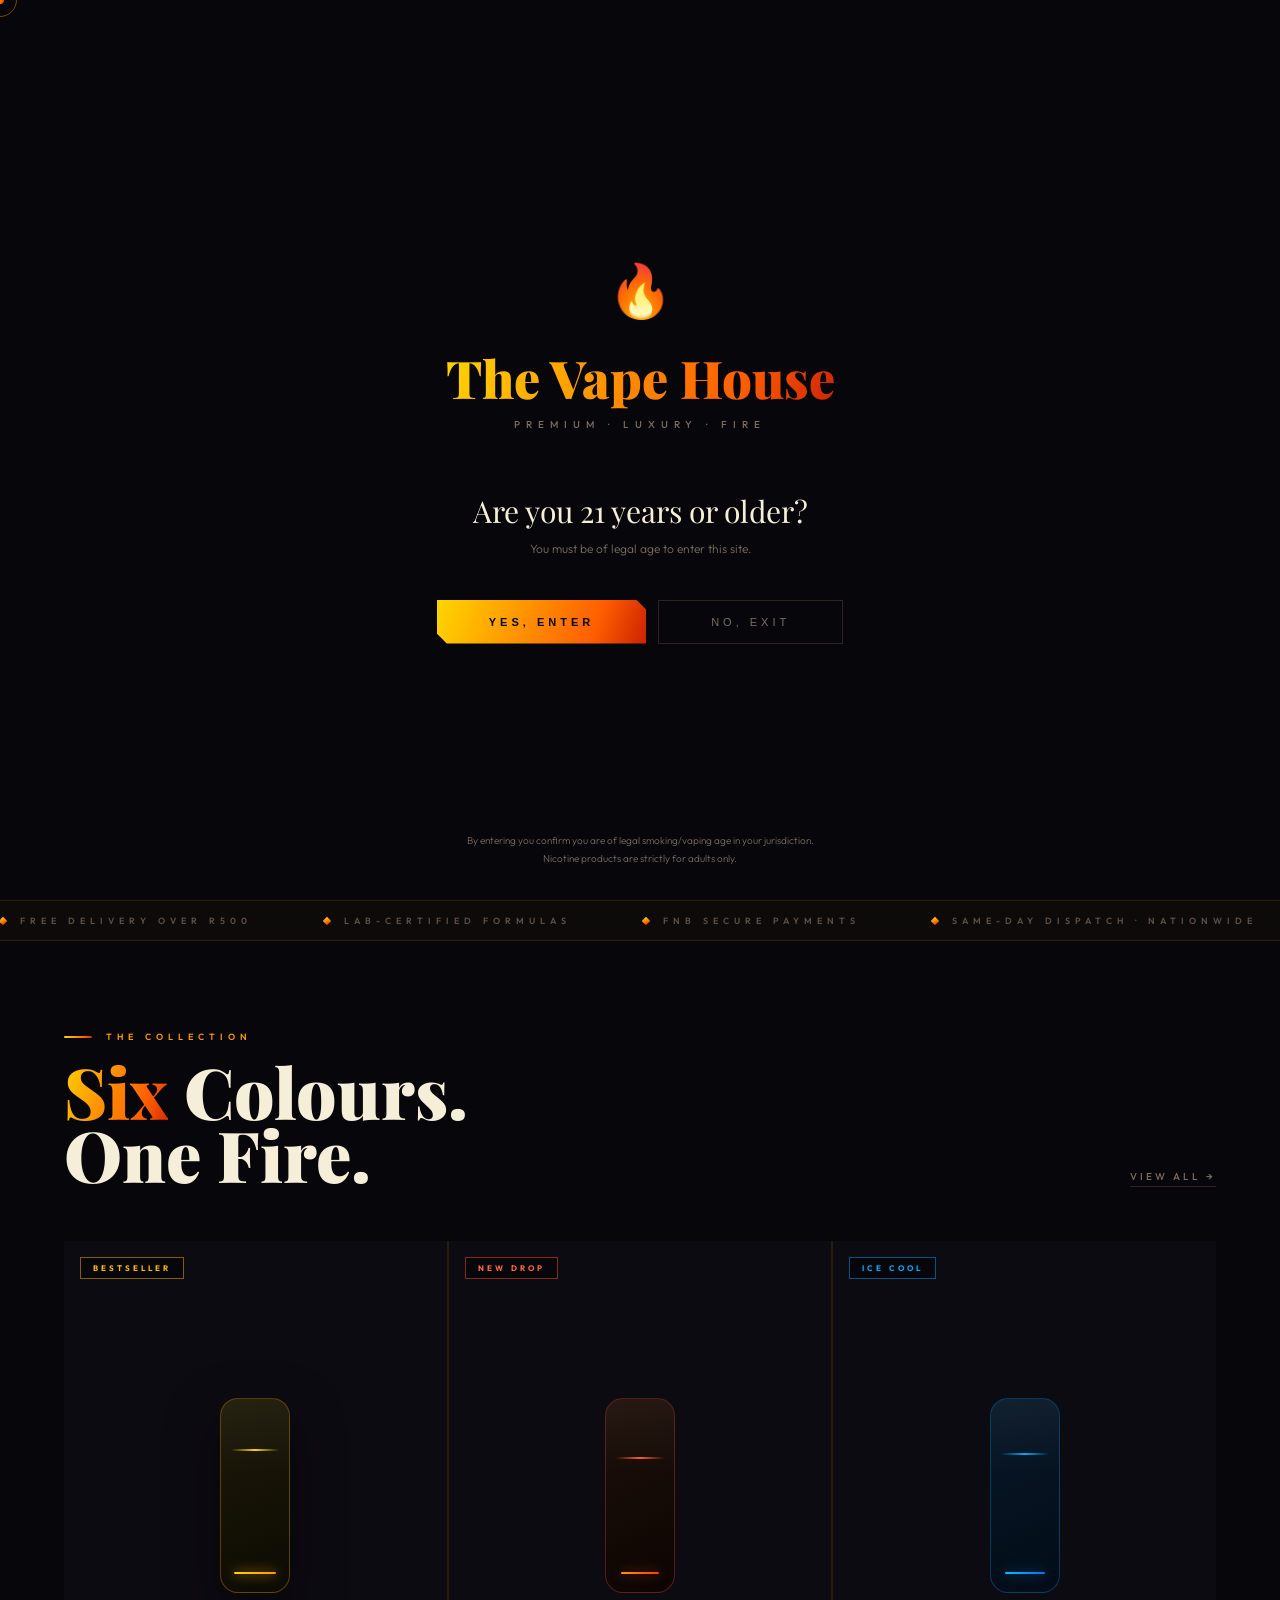
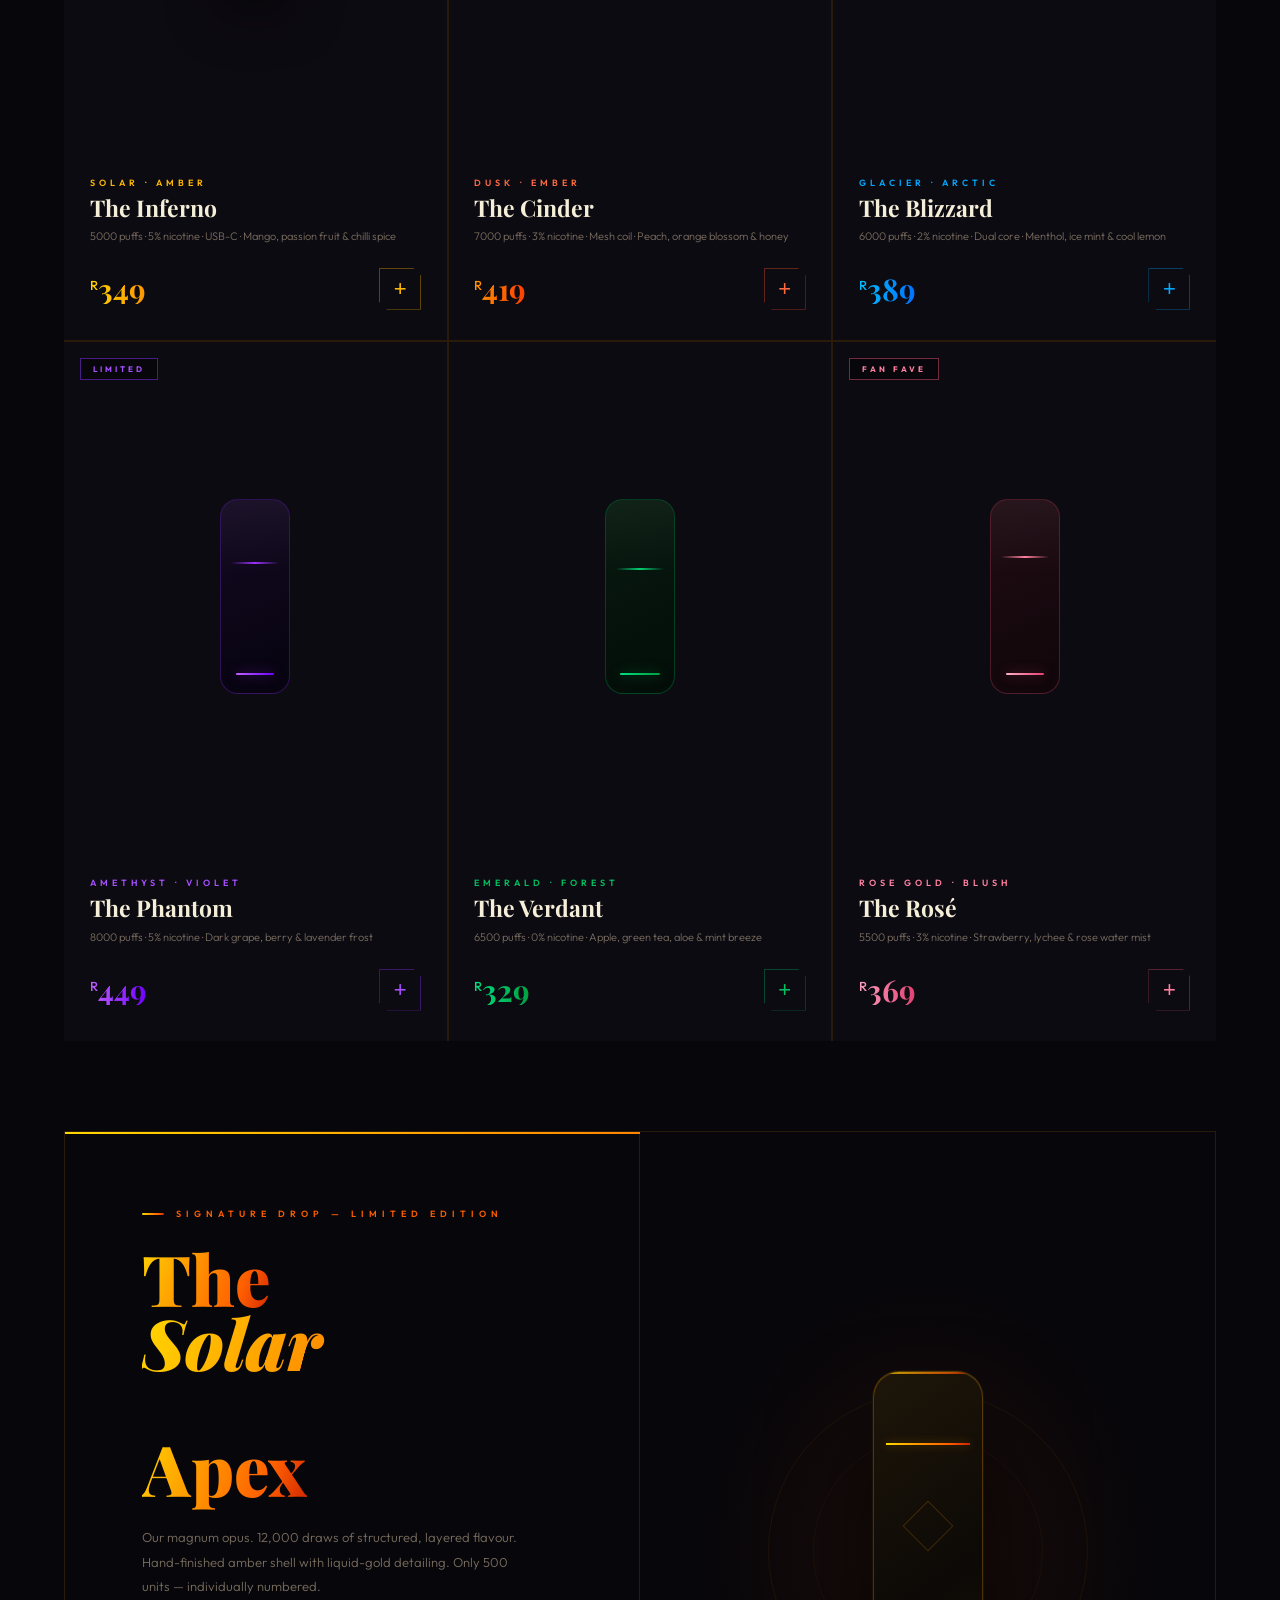
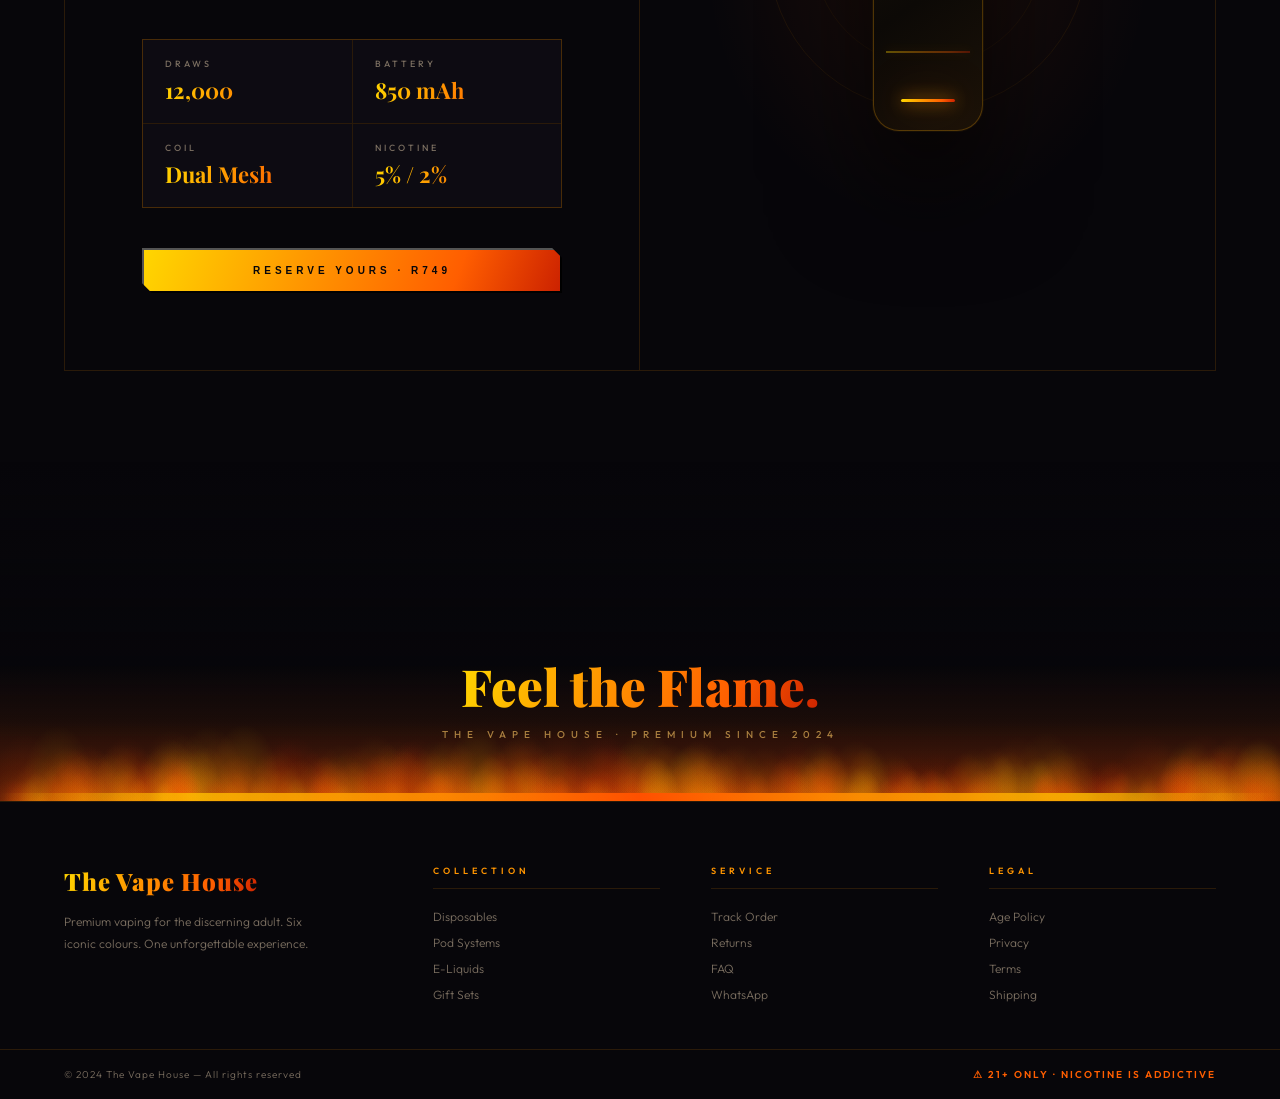
==== index.html @ 9bc56f61 "Update and rename LANDING PAGE.html to index.html" ====
<!doctype html>
<html lang="en">
  <head>
    <meta charset="UTF-8" />
    <meta name="viewport" content="width=device-width, initial-scale=1.0" />
    <title>The Vape House — Premium Vaping</title>

    <!-- Google Fonts -->
    <link
      href="https://fonts.googleapis.com/css2?family=Playfair+Display:ital,wght@0,400;0,700;0,900;1,400;1,700&family=Outfit:wght@300;400;500;600;700&display=swap"
      rel="stylesheet"
    />

    <!-- Stylesheet -->
    <link rel="stylesheet" href="CSS.css" />
  </head>
  <body>
    <!-- =============================================
       AGE GATE
       ============================================= -->
    <div class="age-gate" id="ag">
      <div class="ag-flame">🔥</div>
      <div class="ag-logo"><span class="gt">The Vape House</span></div>
      <div class="ag-sub">Premium · Luxury · Fire</div>
      <div class="ag-q">Are you 21 years or older?</div>
      <div class="ag-note">You must be of legal age to enter this site.</div>
      <div class="ag-btns">
        <button class="ag-yes" onclick="enter()">Yes, Enter</button>
        <button class="ag-no" onclick="location.href = 'https://google.com'">
          No, Exit
        </button>
      </div>
      <div class="ag-disc">
        By entering you confirm you are of legal smoking/vaping age in your
        jurisdiction. Nicotine products are strictly for adults only.
      </div>
    </div>

    <!-- Custom Cursor -->
    <div id="cur">
      <div
        style="
          width: 8px;
          height: 8px;
          background: linear-gradient(110deg, #ffd600, #ff5e00);
          border-radius: 50%;
          transform: translate(-50%, -50%);
        "
      ></div>
    </div>
    <div id="cur2"></div>

    <!-- Toast Notification -->
    <div class="toast" id="toast"></div>

    <!-- =============================================
       NAVIGATION
       ============================================= -->
    <nav id="nav">
      <a href="#" class="nav-logo">
        <span class="the">The </span><span class="gt">Vape House</span>
      </a>

      <ul class="nav-links" id="navlinks">
        <li><a href="#collection">Collection</a></li>
        <li><a href="#signature">Signature</a></li>
        <li><a href="#contact">Contact</a></li>
      </ul>

      <div class="nav-right">
        <a href="#" class="nav-cart" onclick="openCart(event)">
          Cart <span class="n-badge" id="badge">0</span>
        </a>
        <div class="hamburger" id="ham" onclick="toggleMobile()">
          <span></span><span></span><span></span>
        </div>
      </div>
    </nav>

    <!-- Mobile Navigation -->
    <div class="mobile-nav" id="mnav">
      <a href="#collection" onclick="toggleMobile()">Collection</a>
      <a href="#signature" onclick="toggleMobile()">Signature</a>
      <a href="#contact" onclick="toggleMobile()">Contact</a>
    </div>

    <!-- =============================================
       HERO
       ============================================= -->
    <section class="hero">
      <div class="hero-bg-glow"></div>
      <div class="hero-grid-lines"></div>

      <div class="hero-left">
        <div class="h-eyebrow">
          <span class="h-eyebrow-dot"></span>Premium Collection · 2024
        </div>

        <h1 class="hero-title">
          <span class="gt">IGNITE</span>
          <span
            class="italic"
            style="
              -webkit-text-stroke: 1.5px rgba(255, 149, 0, 0.4);
              color: transparent;
            "
            >YOUR</span
          >
          <span class="gt">WORLD</span>
        </h1>

        <div class="hero-divider"></div>

        <p class="hero-desc">
          Born from passion for flavour and form. Every Vape House device is a
          statement — engineered for those who demand nothing less than the
          extraordinary.
        </p>

        <div class="hero-btns">
          <a href="#collection" class="btn-fire"><span>Shop Now</span></a>
          <a href="#signature" class="btn-ghost">Signature Drop</a>
        </div>

        <div class="hero-stats">
          <div class="hs-stat">
            <div class="hs-n">50+</div>
            <div class="hs-l">Flavours</div>
          </div>
          <div class="hs-stat">
            <div class="hs-n">12K</div>
            <div class="hs-l">Customers</div>
          </div>
          <div class="hs-stat">
            <div class="hs-n">4.9★</div>
            <div class="hs-l">Rating</div>
          </div>
        </div>
      </div>

      <div class="hero-right">
        <div class="h-orbit"></div>
        <div class="hero-dev-wrap">
          <div class="hero-dev">
            <div class="hd-smoke">
              <div class="hs hs1"></div>
              <div class="hs hs2"></div>
              <div class="hs hs3"></div>
            </div>
            <div class="hd-tip"></div>
            <div class="hd-body">
              <div class="hd-stripe hd-s1"></div>
              <div class="hd-stripe hd-s2"></div>
              <div class="hd-diamond"></div>
              <div class="hd-led"></div>
            </div>
            <div class="hd-glow"></div>
          </div>
        </div>
      </div>
    </section>

    <!-- =============================================
       MARQUEE TICKER
       ============================================= -->
    <div class="marquee">
      <div class="mq-track">
        <span class="mq-i"
          ><span class="mq-gem"></span>Free delivery over R500</span
        >
        <span class="mq-i"
          ><span class="mq-gem"></span>Lab-certified formulas</span
        >
        <span class="mq-i"
          ><span class="mq-gem"></span>FNB secure payments</span
        >
        <span class="mq-i"
          ><span class="mq-gem"></span>Same-day dispatch · Nationwide</span
        >
        <span class="mq-i"><span class="mq-gem"></span>30-day returns</span>
        <span class="mq-i"
          ><span class="mq-gem"></span>6 exclusive colours</span
        >
        <!-- Duplicated for seamless loop -->
        <span class="mq-i"
          ><span class="mq-gem"></span>Free delivery over R500</span
        >
        <span class="mq-i"
          ><span class="mq-gem"></span>Lab-certified formulas</span
        >
        <span class="mq-i"
          ><span class="mq-gem"></span>FNB secure payments</span
        >
        <span class="mq-i"
          ><span class="mq-gem"></span>Same-day dispatch · Nationwide</span
        >
        <span class="mq-i"><span class="mq-gem"></span>30-day returns</span>
        <span class="mq-i"
          ><span class="mq-gem"></span>6 exclusive colours</span
        >
      </div>
    </div>

    <!-- =============================================
       COLLECTION
       ============================================= -->
    <section class="section" id="collection">
      <div class="s-head rev">
        <div>
          <div class="eyebrow">The Collection</div>
          <h2 class="sec-title">
            <span class="gt">Six</span> Colours.<br />One Fire.
          </h2>
        </div>
        <a href="#" class="view-all">View All →</a>
      </div>

      <div class="pgrid">
        <!-- 1 · Solar Blaze — Yellow/Amber -->
        <div class="pc v1 rev">
          <div class="pc-img">
            <div class="pc-img-bg"></div>
            <div
              class="pc-badge"
              style="border-color: rgba(255, 180, 0, 0.5); color: #ffb800"
            >
              Bestseller
            </div>
            <div class="pdev">
              <div class="pdb">
                <div class="pdb-line"></div>
                <div class="pdb-led"></div>
              </div>
            </div>
          </div>
          <div class="pc-info">
            <div class="pc-col">Solar · Amber</div>
            <div class="pc-name">The Inferno</div>
            <div class="pc-desc">
              5000 puffs · 5% nicotine · USB-C · Mango, passion fruit &amp;
              chilli spice
            </div>
            <div class="pc-foot">
              <div class="pc-price"><sup>R</sup>349</div>
              <button class="atc" onclick="addToCart('The Inferno', 349)">
                +
              </button>
            </div>
          </div>
        </div>

        <!-- 2 · Dusk — Coral/Orange-Red -->
        <div class="pc v2 rev d1">
          <div class="pc-img">
            <div class="pc-img-bg"></div>
            <div
              class="pc-badge"
              style="border-color: rgba(255, 80, 40, 0.5); color: #ff6a40"
            >
              New Drop
            </div>
            <div class="pdev">
              <div class="pdb">
                <div class="pdb-line"></div>
                <div class="pdb-led"></div>
              </div>
            </div>
          </div>
          <div class="pc-info">
            <div class="pc-col">Dusk · Ember</div>
            <div class="pc-name">The Cinder</div>
            <div class="pc-desc">
              7000 puffs · 3% nicotine · Mesh coil · Peach, orange blossom &amp;
              honey
            </div>
            <div class="pc-foot">
              <div class="pc-price"><sup>R</sup>419</div>
              <button class="atc" onclick="addToCart('The Cinder', 419)">
                +
              </button>
            </div>
          </div>
        </div>

        <!-- 3 · Glacier — Blue/Cyan -->
        <div class="pc v3 rev d2">
          <div class="pc-img">
            <div class="pc-img-bg"></div>
            <div
              class="pc-badge"
              style="border-color: rgba(0, 160, 255, 0.5); color: #00aaff"
            >
              Ice Cool
            </div>
            <div class="pdev">
              <div class="pdb">
                <div class="pdb-line"></div>
                <div class="pdb-led"></div>
              </div>
            </div>
          </div>
          <div class="pc-info">
            <div class="pc-col">Glacier · Arctic</div>
            <div class="pc-name">The Blizzard</div>
            <div class="pc-desc">
              6000 puffs · 2% nicotine · Dual core · Menthol, ice mint &amp;
              cool lemon
            </div>
            <div class="pc-foot">
              <div class="pc-price"><sup>R</sup>389</div>
              <button class="atc" onclick="addToCart('The Blizzard', 389)">
                +
              </button>
            </div>
          </div>
        </div>

        <!-- 4 · Amethyst — Purple/Violet -->
        <div class="pc v4 rev">
          <div class="pc-img">
            <div class="pc-img-bg"></div>
            <div
              class="pc-badge"
              style="border-color: rgba(140, 50, 255, 0.5); color: #a84fff"
            >
              Limited
            </div>
            <div class="pdev">
              <div class="pdb">
                <div class="pdb-line"></div>
                <div class="pdb-led"></div>
              </div>
            </div>
          </div>
          <div class="pc-info">
            <div class="pc-col">Amethyst · Violet</div>
            <div class="pc-name">The Phantom</div>
            <div class="pc-desc">
              8000 puffs · 5% nicotine · Dark grape, berry &amp; lavender frost
            </div>
            <div class="pc-foot">
              <div class="pc-price"><sup>R</sup>449</div>
              <button class="atc" onclick="addToCart('The Phantom', 449)">
                +
              </button>
            </div>
          </div>
        </div>

        <!-- 5 · Emerald — Green/Teal -->
        <div class="pc v5 rev d1">
          <div class="pc-img">
            <div class="pc-img-bg"></div>
            <div class="pdev">
              <div class="pdb">
                <div class="pdb-line"></div>
                <div class="pdb-led"></div>
              </div>
            </div>
          </div>
          <div class="pc-info">
            <div class="pc-col">Emerald · Forest</div>
            <div class="pc-name">The Verdant</div>
            <div class="pc-desc">
              6500 puffs · 0% nicotine · Apple, green tea, aloe &amp; mint
              breeze
            </div>
            <div class="pc-foot">
              <div class="pc-price"><sup>R</sup>329</div>
              <button class="atc" onclick="addToCart('The Verdant', 329)">
                +
              </button>
            </div>
          </div>
        </div>

        <!-- 6 · Rose Gold — Pink/Blush -->
        <div class="pc v6 rev d2">
          <div class="pc-img">
            <div class="pc-img-bg"></div>
            <div
              class="pc-badge"
              style="border-color: rgba(220, 80, 110, 0.5); color: #ff80a0"
            >
              Fan Fave
            </div>
            <div class="pdev">
              <div class="pdb">
                <div class="pdb-line"></div>
                <div class="pdb-led"></div>
              </div>
            </div>
          </div>
          <div class="pc-info">
            <div class="pc-col">Rose Gold · Blush</div>
            <div class="pc-name">The Rosé</div>
            <div class="pc-desc">
              5500 puffs · 3% nicotine · Strawberry, lychee &amp; rose water
              mist
            </div>
            <div class="pc-foot">
              <div class="pc-price"><sup>R</sup>369</div>
              <button class="atc" onclick="addToCart('The Rosé', 369)">
                +
              </button>
            </div>
          </div>
        </div>
      </div>
    </section>

    <!-- =============================================
       SIGNATURE / FEATURED DROP
       ============================================= -->
    <div class="feat-wrap" id="signature">
      <div class="feat-card rev">
        <div class="feat-left">
          <div class="feat-tag">Signature Drop — Limited Edition</div>
          <h2 class="feat-title">
            <span class="gt">The</span><br />
            <em class="gt">Solar</em><br />
            <span class="gt">Apex</span>
          </h2>
          <p class="feat-desc">
            Our magnum opus. 12,000 draws of structured, layered flavour.
            Hand-finished amber shell with liquid-gold detailing. Only 500 units
            — individually numbered.
          </p>
          <div class="feat-specs">
            <div class="fsp">
              <div class="fsp-l">Draws</div>
              <div class="fsp-v">12,000</div>
            </div>
            <div class="fsp">
              <div class="fsp-l">Battery</div>
              <div class="fsp-v">850 mAh</div>
            </div>
            <div class="fsp">
              <div class="fsp-l">Coil</div>
              <div class="fsp-v">Dual Mesh</div>
            </div>
            <div class="fsp">
              <div class="fsp-l">Nicotine</div>
              <div class="fsp-v">5% / 2%</div>
            </div>
          </div>
          <button
            class="btn-fire"
            onclick="addToCart('Solar Apex – Limited', 749)"
          >
            <span>Reserve Yours · R749</span>
          </button>
        </div>

        <div class="feat-right">
          <div class="feat-glow"></div>
          <div class="feat-ring"></div>
          <div class="feat-dev-wrap">
            <div class="feat-dev">
              <div class="fd">
                <div class="fd-b1"></div>
                <div class="fd-b2"></div>
                <div class="fd-mark"></div>
                <div class="fd-led"></div>
              </div>
            </div>
          </div>
        </div>
      </div>
    </div>

    <!-- =============================================
       ANIMATED FIRE SECTION
       ============================================= -->
    <div class="fire-section">
      <canvas class="fire-canvas" id="fireCanvas"></canvas>
      <div class="fire-content">
        <div class="fire-tagline">Feel the Flame.</div>
        <div class="fire-sub">The Vape House · Premium Since 2024</div>
      </div>
    </div>

    <!-- =============================================
       FOOTER
       ============================================= -->
    <footer id="contact">
      <div>
        <span class="ft-logo"><span class="gt">The Vape House</span></span>
        <p class="ft-p">
          Premium vaping for the discerning adult. Six iconic colours. One
          unforgettable experience.
        </p>
      </div>
      <div class="ft-col">
        <h5>Collection</h5>
        <a href="#">Disposables</a>
        <a href="#">Pod Systems</a>
        <a href="#">E-Liquids</a>
        <a href="#">Gift Sets</a>
      </div>
      <div class="ft-col">
        <h5>Service</h5>
        <a href="#">Track Order</a>
        <a href="#">Returns</a>
        <a href="#">FAQ</a>
        <a href="#">WhatsApp</a>
      </div>
      <div class="ft-col">
        <h5>Legal</h5>
        <a href="#">Age Policy</a>
        <a href="#">Privacy</a>
        <a href="#">Terms</a>
        <a href="#">Shipping</a>
      </div>
    </footer>

    <div class="ft-bot">
      <span class="ft-copy">© 2024 The Vape House — All rights reserved</span>
      <span class="ft-warn">⚠ 21+ Only · Nicotine is addictive</span>
    </div>

    <!-- =============================================
       CHECKOUT MODAL
       ============================================= -->
    <div class="overlay" id="ov">
      <div class="modal">
        <div class="modal-fire-line"></div>

        <div class="modal-head">
          <div class="modal-ttl">Your Cart</div>
          <button class="modal-x" onclick="closeCart()">✕</button>
        </div>

        <div class="modal-body">
          <div id="cItems"></div>

          <div class="ct-row">
            <div class="ct-lbl">Total</div>
            <div class="ct-amt" id="cTotal">R0</div>
          </div>

          <!-- Payment Form -->
          <div class="pf">
            <div class="pf-ttl">Secure Card Payment</div>
            <div class="fnb-badge">🔒 FNB · SSL Encrypted · ZAR</div>

            <div class="ct-types">
              <button class="ctt on" onclick="selectCardType(this)">
                VISA
              </button>
              <button class="ctt" onclick="selectCardType(this)">
                MASTERCARD
              </button>
              <button class="ctt" onclick="selectCardType(this)">AMEX</button>
            </div>

            <div class="frow">
              <div class="ff full">
                <label class="fl">Cardholder Name</label>
                <input
                  class="fi"
                  id="fn"
                  type="text"
                  placeholder="As it appears on card"
                  autocomplete="cc-name"
                />
              </div>
            </div>
            <div class="frow">
              <div class="ff full">
                <label class="fl">Card Number</label>
                <input
                  class="fi"
                  id="cn"
                  type="text"
                  placeholder="•••• •••• •••• ••••"
                  maxlength="19"
                  autocomplete="cc-number"
                />
              </div>
            </div>
            <div class="frow">
              <div class="ff">
                <label class="fl">Expiry</label>
                <input
                  class="fi"
                  id="ex"
                  type="text"
                  placeholder="MM / YY"
                  maxlength="7"
                  autocomplete="cc-exp"
                />
              </div>
              <div class="ff">
                <label class="fl">CVV</label>
                <input
                  class="fi"
                  id="cv"
                  type="text"
                  placeholder="•••"
                  maxlength="4"
                  autocomplete="cc-csc"
                />
              </div>
            </div>
            <div class="frow">
              <div class="ff full">
                <label class="fl">Email for Receipt</label>
                <input
                  class="fi"
                  id="em"
                  type="email"
                  placeholder="your@email.com"
                  autocomplete="email"
                />
              </div>
            </div>

            <button class="pay-main" onclick="pay()">
              <span id="pb">Complete Purchase</span>
            </button>
            <div class="pay-sec-note">
              Card details are encrypted and processed securely via FNB.<br />
              We never store your card information.
            </div>
          </div>
        </div>
      </div>
    </div>

    <!-- JavaScript (loaded last for performance) -->
    <script src="main.js"></script>
  </body>
</html>
---- CSS.css ----
/* =============================================
   THE VAPE HOUSE — style.css
   ============================================= */

:root {
  --bg: #07060a;
  --bg2: #0d0b12;
  --bg3: #131020;
  --y: #ffd600;
  --a: #ff9500;
  --o: #ff5e00;
  --d: #cc2200;
  --grad: linear-gradient(
    110deg,
    #ffd600 0%,
    #ff9500 40%,
    #ff5e00 75%,
    #cc2200 100%
  );
  --grad-r: linear-gradient(
    110deg,
    #cc2200 0%,
    #ff5e00 40%,
    #ff9500 75%,
    #ffd600 100%
  );
  --grad-v: linear-gradient(
    180deg,
    #ffd600 0%,
    #ff9500 40%,
    #ff5e00 75%,
    #cc2200 100%
  );
  --text: #f5eed8;
  --muted: #7a6e60;
  --border: rgba(255, 149, 0, 0.14);
  --border2: rgba(255, 149, 0, 0.3);
}

*,
*::before,
*::after {
  box-sizing: border-box;
  margin: 0;
  padding: 0;
}

html {
  scroll-behavior: smooth;
}

body {
  background: var(--bg);
  color: var(--text);
  font-family: "Outfit", sans-serif;
  overflow-x: hidden;
  cursor: none;
}

/* ── NOISE OVERLAY ── */
body::after {
  content: "";
  position: fixed;
  inset: 0;
  background-image: url("data:image/svg+xml,%3Csvg xmlns='http://www.w3.org/2000/svg' width='200' height='200'%3E%3Cfilter id='n'%3E%3CfeTurbulence type='fractalNoise' baseFrequency='0.8' numOctaves='4' stitchTiles='stitch'/%3E%3C/filter%3E%3Crect width='200' height='200' filter='url(%23n)' opacity='0.03'/%3E%3C/svg%3E");
  pointer-events: none;
  z-index: 997;
  opacity: 0.55;
}

/* ── CUSTOM CURSOR ── */
#cur,
#cur2 {
  position: fixed;
  pointer-events: none;
  z-index: 9999;
  transform: translate(-50%, -50%);
  border-radius: 50%;
}
#cur {
  width: 8px;
  height: 8px;
  background: var(--grad);
  transition: transform 0.12s;
}
#cur2 {
  width: 34px;
  height: 34px;
  border: 1.5px solid rgba(255, 149, 0, 0.45);
  transition:
    width 0.3s,
    height 0.3s,
    border-color 0.3s;
}

/* ── GRADIENT TEXT UTILITY ── */
.gt {
  background: var(--grad);
  -webkit-background-clip: text;
  -webkit-text-fill-color: transparent;
  background-clip: text;
}

/* =============================================
   AGE GATE
   ============================================= */
.age-gate {
  position: fixed;
  inset: 0;
  z-index: 5000;
  background: var(--bg);
  display: flex;
  flex-direction: column;
  align-items: center;
  justify-content: center;
  text-align: center;
  padding: 24px;
  transition: opacity 0.7s;
}
.age-gate.out {
  opacity: 0;
  pointer-events: none;
}

.ag-flame {
  font-size: 52px;
  margin-bottom: 20px;
  animation: flicker 1.8s ease-in-out infinite;
}
@keyframes flicker {
  0%,
  100% {
    transform: scale(1) rotate(-1deg);
  }
  50% {
    transform: scale(1.08) rotate(1deg);
  }
}
.ag-logo {
  font-family: "Playfair Display", serif;
  font-size: clamp(30px, 7vw, 52px);
  font-weight: 900;
  margin-bottom: 6px;
}
.ag-sub {
  font-size: 10px;
  font-weight: 500;
  letter-spacing: 6px;
  text-transform: uppercase;
  color: var(--muted);
  margin-bottom: 60px;
}
.ag-q {
  font-family: "Playfair Display", serif;
  font-size: clamp(20px, 4vw, 30px);
  font-weight: 400;
  margin-bottom: 10px;
}
.ag-note {
  font-size: 12px;
  font-weight: 300;
  color: var(--muted);
  margin-bottom: 44px;
}

.ag-btns {
  display: flex;
  gap: 12px;
  flex-wrap: wrap;
  justify-content: center;
}
.ag-yes {
  padding: 15px 52px;
  background: var(--grad);
  color: var(--bg);
  font-size: 11px;
  font-weight: 700;
  letter-spacing: 4px;
  text-transform: uppercase;
  border: none;
  cursor: pointer;
  clip-path: polygon(
    0 0,
    calc(100% - 10px) 0,
    100% 10px,
    100% 100%,
    10px 100%,
    0 calc(100% - 10px)
  );
  transition: all 0.3s;
}
.ag-yes:hover {
  box-shadow: 0 8px 40px rgba(255, 94, 0, 0.45);
  transform: translateY(-2px);
}
.ag-no {
  padding: 15px 52px;
  background: transparent;
  color: var(--muted);
  font-size: 11px;
  font-weight: 500;
  letter-spacing: 4px;
  text-transform: uppercase;
  border: 1px solid rgba(122, 110, 96, 0.3);
  cursor: pointer;
  transition: all 0.3s;
}
.ag-no:hover {
  color: var(--text);
  border-color: rgba(122, 110, 96, 0.6);
}
.ag-disc {
  position: absolute;
  bottom: 32px;
  font-size: 10px;
  font-weight: 300;
  color: var(--muted);
  max-width: 400px;
  line-height: 1.8;
  padding: 0 20px;
}

/* =============================================
   NAVIGATION
   ============================================= */
nav {
  position: fixed;
  top: 0;
  left: 0;
  right: 0;
  z-index: 500;
  padding: 24px clamp(20px, 5vw, 72px);
  display: flex;
  justify-content: space-between;
  align-items: center;
  transition: all 0.5s;
}
nav.sc {
  background: rgba(7, 6, 10, 0.94);
  backdrop-filter: blur(20px);
  padding: 16px clamp(20px, 5vw, 72px);
  border-bottom: 1px solid var(--border);
}
.nav-logo {
  font-family: "Playfair Display", serif;
  font-size: clamp(16px, 2.5vw, 22px);
  font-weight: 900;
  text-decoration: none;
  letter-spacing: 1px;
}
.nav-logo .the {
  font-weight: 400;
  font-style: italic;
  color: var(--text);
}

.nav-links {
  display: flex;
  gap: clamp(20px, 3vw, 44px);
  list-style: none;
}
.nav-links a {
  font-size: 10px;
  font-weight: 500;
  letter-spacing: 4px;
  text-transform: uppercase;
  color: var(--muted);
  text-decoration: none;
  transition: color 0.3s;
}
.nav-links a:hover {
  color: var(--a);
}

.nav-right {
  display: flex;
  align-items: center;
  gap: 16px;
}
.nav-cart {
  font-size: 10px;
  font-weight: 600;
  letter-spacing: 3px;
  text-transform: uppercase;
  background: transparent;
  border: 1px solid var(--border2);
  color: var(--a);
  padding: 10px clamp(14px, 2vw, 24px);
  cursor: none;
  text-decoration: none;
  transition: all 0.3s;
  position: relative;
}
.nav-cart:hover {
  background: var(--grad);
  color: var(--bg);
  border-color: transparent;
  box-shadow: 0 4px 24px rgba(255, 94, 0, 0.35);
}
.n-badge {
  position: absolute;
  top: -9px;
  right: -9px;
  width: 20px;
  height: 20px;
  background: var(--grad);
  color: var(--bg);
  border-radius: 50%;
  font-size: 10px;
  font-weight: 700;
  display: flex;
  align-items: center;
  justify-content: center;
}
.hamburger {
  display: none;
  flex-direction: column;
  gap: 5px;
  cursor: none;
  padding: 4px;
}
.hamburger span {
  width: 24px;
  height: 2px;
  background: var(--a);
  transition: all 0.3s;
}

.mobile-nav {
  display: none;
  position: fixed;
  inset: 0;
  background: rgba(7, 6, 10, 0.97);
  z-index: 499;
  flex-direction: column;
  align-items: center;
  justify-content: center;
  gap: 36px;
  opacity: 0;
  pointer-events: none;
  transition: opacity 0.4s;
}
.mobile-nav.open {
  opacity: 1;
  pointer-events: all;
}
.mobile-nav a {
  font-family: "Playfair Display", serif;
  font-size: clamp(28px, 6vw, 44px);
  font-weight: 700;
  color: var(--text);
  text-decoration: none;
  letter-spacing: 2px;
  transition: color 0.3s;
}
.mobile-nav a:hover {
  color: var(--a);
}

/* =============================================
   HERO
   ============================================= */
.hero {
  min-height: 100vh;
  display: grid;
  grid-template-columns: 1fr 1fr;
  position: relative;
  overflow: hidden;
}
@media (max-width: 768px) {
  .hero {
    grid-template-columns: 1fr;
    min-height: auto;
  }
}

.hero-bg-glow {
  position: absolute;
  inset: 0;
  background:
    radial-gradient(
      ellipse 55% 60% at 72% 45%,
      rgba(255, 94, 0, 0.1) 0%,
      transparent 55%
    ),
    radial-gradient(
      ellipse 35% 40% at 22% 55%,
      rgba(255, 214, 0, 0.06) 0%,
      transparent 50%
    );
  pointer-events: none;
}
.hero-grid-lines {
  position: absolute;
  inset: 0;
  background-image:
    linear-gradient(rgba(255, 149, 0, 0.04) 1px, transparent 1px),
    linear-gradient(90deg, rgba(255, 149, 0, 0.04) 1px, transparent 1px);
  background-size: 70px 70px;
  mask-image: radial-gradient(ellipse at 70% 50%, black 15%, transparent 65%);
  pointer-events: none;
}
.hero-left {
  position: relative;
  z-index: 2;
  display: flex;
  flex-direction: column;
  justify-content: center;
  padding: clamp(110px, 12vh, 180px) clamp(24px, 5vw, 72px)
    clamp(80px, 8vh, 120px);
}
.h-eyebrow {
  font-size: 9px;
  font-weight: 600;
  letter-spacing: 6px;
  text-transform: uppercase;
  color: var(--a);
  display: flex;
  align-items: center;
  gap: 12px;
  margin-bottom: 28px;
  opacity: 0;
  animation: fU 0.8s 0.3s ease forwards;
}
.h-eyebrow-dot {
  width: 5px;
  height: 5px;
  background: var(--grad);
  border-radius: 50%;
}

.hero-title {
  font-family: "Playfair Display", serif;
  font-size: clamp(52px, 9vw, 120px);
  font-weight: 900;
  line-height: 0.88;
  margin-bottom: 10px;
  opacity: 0;
  animation: fU 0.9s 0.5s ease forwards;
}
.hero-title .italic {
  font-style: italic;
  display: block;
}
.hero-divider {
  width: 72px;
  height: 3px;
  background: var(--grad);
  margin: 28px 0;
  border-radius: 2px;
  opacity: 0;
  animation: fU 0.7s 0.7s ease forwards;
}
.hero-desc {
  font-size: clamp(13px, 1.5vw, 15px);
  font-weight: 300;
  color: var(--muted);
  line-height: 1.9;
  max-width: 400px;
  margin-bottom: 44px;
  opacity: 0;
  animation: fU 0.8s 0.85s ease forwards;
}
.hero-btns {
  display: flex;
  gap: 12px;
  flex-wrap: wrap;
  opacity: 0;
  animation: fU 0.8s 1s ease forwards;
}

/* ── BUTTONS ── */
.btn-fire {
  padding: 15px clamp(28px, 3vw, 44px);
  background: var(--grad);
  color: var(--bg);
  font-size: 10px;
  font-weight: 700;
  letter-spacing: 4px;
  text-transform: uppercase;
  text-decoration: none;
  cursor: none;
  transition: all 0.35s;
  white-space: nowrap;
  clip-path: polygon(
    0 0,
    calc(100% - 10px) 0,
    100% 10px,
    100% 100%,
    10px 100%,
    0 calc(100% - 10px)
  );
  position: relative;
  overflow: hidden;
}
.btn-fire::after {
  content: "";
  position: absolute;
  inset: 0;
  background: var(--grad-r);
  opacity: 0;
  transition: opacity 0.35s;
}
.btn-fire:hover::after {
  opacity: 1;
}
.btn-fire:hover {
  box-shadow: 0 8px 40px rgba(255, 94, 0, 0.45);
  transform: translateY(-2px);
}
.btn-fire span {
  position: relative;
  z-index: 1;
}

.btn-ghost {
  padding: 15px clamp(28px, 3vw, 44px);
  color: var(--muted);
  font-size: 10px;
  font-weight: 500;
  letter-spacing: 4px;
  text-transform: uppercase;
  text-decoration: none;
  cursor: none;
  border: 1px solid rgba(122, 110, 96, 0.25);
  transition: all 0.3s;
  white-space: nowrap;
}
.btn-ghost:hover {
  color: var(--a);
  border-color: var(--border2);
}

/* ── HERO DEVICE (RIGHT) ── */
.hero-right {
  position: relative;
  z-index: 2;
  display: flex;
  align-items: center;
  justify-content: center;
  overflow: hidden;
  min-height: clamp(320px, 50vh, 600px);
}
.h-orbit {
  position: absolute;
  border-radius: 50%;
  top: 50%;
  left: 50%;
  width: min(380px, 80vw);
  height: min(380px, 80vw);
  border: 1px solid rgba(255, 149, 0, 0.07);
  transform: translate(-50%, -50%);
  animation: spin 28s linear infinite;
}
.h-orbit::before {
  content: "";
  position: absolute;
  inset: 50px;
  border: 1px solid rgba(255, 149, 0, 0.05);
  border-radius: 50%;
}
.h-orbit::after {
  content: "";
  position: absolute;
  inset: 100px;
  border: 1px solid rgba(255, 149, 0, 0.04);
  border-radius: 50%;
}
@keyframes spin {
  to {
    transform: translate(-50%, -50%) rotate(360deg);
  }
}

.hero-dev-wrap {
  position: relative;
  z-index: 3;
  opacity: 0;
  animation: fIn 1.2s 0.7s ease forwards;
}
.hero-dev {
  width: clamp(76px, 8vw, 100px);
  height: clamp(240px, 28vw, 310px);
  animation: floatDev 5s ease-in-out infinite;
  position: relative;
}
@keyframes floatDev {
  0%,
  100% {
    transform: translateY(0) rotate(-1.5deg);
  }
  50% {
    transform: translateY(-18px) rotate(1.5deg);
  }
}

.hd-tip {
  position: absolute;
  top: -16px;
  left: 50%;
  transform: translateX(-50%);
  width: 58%;
  height: 20px;
  background: linear-gradient(180deg, #1e1808, #18140a);
  border: 1px solid rgba(255, 149, 0, 0.2);
  border-bottom: none;
  border-radius: 10px 10px 0 0;
}
.hd-body {
  width: 100%;
  height: 100%;
  background: linear-gradient(145deg, #1e1408 0%, #0d0903 55%, #1a1108 100%);
  border-radius: 22px;
  border: 1px solid rgba(255, 149, 0, 0.24);
  box-shadow:
    0 0 0 1px rgba(255, 149, 0, 0.05),
    0 40px 80px rgba(0, 0, 0, 0.65),
    inset 0 1px 0 rgba(255, 214, 0, 0.12);
  position: relative;
  overflow: hidden;
}
.hd-body::before {
  content: "";
  position: absolute;
  top: 0;
  left: 0;
  right: 0;
  height: 40%;
  background: linear-gradient(180deg, rgba(255, 214, 0, 0.03), transparent);
}
.hd-stripe {
  position: absolute;
  left: 12px;
  right: 12px;
  height: 2px;
  background: var(--grad);
  box-shadow: 0 0 10px rgba(255, 149, 0, 0.5);
}
.hd-s1 {
  top: 22%;
}
.hd-s2 {
  top: 74%;
  opacity: 0.35;
}
.hd-diamond {
  position: absolute;
  top: 37%;
  left: 50%;
  transform: translateX(-50%) rotate(45deg);
  width: 34px;
  height: 34px;
  border: 1px solid rgba(255, 149, 0, 0.2);
}
.hd-led {
  position: absolute;
  bottom: 22px;
  left: 50%;
  transform: translateX(-50%);
  width: 48px;
  height: 3px;
  background: var(--grad);
  border-radius: 2px;
  box-shadow:
    0 0 14px var(--a),
    0 0 30px rgba(255, 94, 0, 0.4);
  animation: lglow 2.5s ease-in-out infinite;
}
@keyframes lglow {
  0%,
  100% {
    opacity: 0.6;
  }
  50% {
    opacity: 1;
    box-shadow:
      0 0 22px var(--a),
      0 0 50px rgba(255, 94, 0, 0.5);
  }
}

.hd-smoke {
  position: absolute;
  top: -28px;
  left: 50%;
}
.hs {
  position: absolute;
  border-radius: 50%;
  background: rgba(245, 225, 180, 0.06);
  animation: smkUp 3.5s ease-out infinite;
}
.hs1 {
  width: 8px;
  height: 8px;
  left: -4px;
}
.hs2 {
  width: 6px;
  height: 6px;
  left: 5px;
  animation-delay: 1.1s;
}
.hs3 {
  width: 10px;
  height: 10px;
  left: -9px;
  animation-delay: 2.2s;
}
@keyframes smkUp {
  0% {
    opacity: 0.5;
    transform: translateY(0) scale(1);
  }
  100% {
    opacity: 0;
    transform: translateY(-90px) scale(5);
  }
}

.hd-glow {
  position: absolute;
  bottom: 14%;
  left: 50%;
  transform: translateX(-50%);
  width: 130px;
  height: 28px;
  background: radial-gradient(
    ellipse,
    rgba(255, 94, 0, 0.28) 0%,
    transparent 70%
  );
  filter: blur(10px);
  animation: gpool 4s ease-in-out infinite;
}
@keyframes gpool {
  0%,
  100% {
    opacity: 0.6;
    transform: translateX(-50%) scaleX(0.8);
  }
  50% {
    opacity: 1;
    transform: translateX(-50%) scaleX(1.3);
  }
}

/* ── HERO STATS ── */
.hero-stats {
  position: absolute;
  bottom: 0;
  left: 0;
  right: 50%;
  border-top: 1px solid var(--border);
  display: grid;
  grid-template-columns: repeat(3, 1fr);
  opacity: 0;
  animation: fU 0.8s 1.2s ease forwards;
  z-index: 3;
}
@media (max-width: 768px) {
  .hero-stats {
    position: relative;
    right: auto;
  }
}
.hs-stat {
  padding: clamp(16px, 2.5vh, 26px) clamp(16px, 2vw, 30px);
  border-right: 1px solid var(--border);
}
.hs-stat:last-child {
  border-right: none;
}
.hs-n {
  font-family: "Playfair Display", serif;
  font-size: clamp(26px, 3vw, 36px);
  background: var(--grad);
  -webkit-background-clip: text;
  -webkit-text-fill-color: transparent;
  background-clip: text;
  line-height: 1;
  margin-bottom: 4px;
}
.hs-l {
  font-size: 9px;
  font-weight: 500;
  letter-spacing: 3px;
  text-transform: uppercase;
  color: var(--muted);
}

/* =============================================
   MARQUEE TICKER
   ============================================= */
.marquee {
  overflow: hidden;
  border-top: 1px solid var(--border);
  border-bottom: 1px solid var(--border);
  padding: 14px 0;
  background: rgba(255, 149, 0, 0.025);
}
.mq-track {
  display: flex;
  gap: 72px;
  width: max-content;
  animation: mq 22s linear infinite;
}
@keyframes mq {
  0% {
    transform: translateX(0);
  }
  100% {
    transform: translateX(-50%);
  }
}
.mq-i {
  display: flex;
  align-items: center;
  gap: 14px;
  font-size: 9px;
  font-weight: 600;
  letter-spacing: 5px;
  text-transform: uppercase;
  color: rgba(122, 110, 96, 0.7);
  white-space: nowrap;
}
.mq-gem {
  width: 6px;
  height: 6px;
  background: var(--grad);
  transform: rotate(45deg);
  flex-shrink: 0;
}

/* =============================================
   SECTIONS / PRODUCTS
   ============================================= */
.section {
  padding: clamp(60px, 10vh, 140px) clamp(20px, 5vw, 72px);
}
.s-head {
  display: flex;
  justify-content: space-between;
  align-items: flex-end;
  flex-wrap: wrap;
  gap: 20px;
  margin-bottom: clamp(40px, 6vh, 72px);
}

.eyebrow {
  font-size: 9px;
  font-weight: 600;
  letter-spacing: 5px;
  text-transform: uppercase;
  color: var(--a);
  display: flex;
  align-items: center;
  gap: 14px;
  margin-bottom: 18px;
}
.eyebrow::before {
  content: "";
  width: 28px;
  height: 2px;
  background: var(--grad);
  border-radius: 1px;
}

.sec-title {
  font-family: "Playfair Display", serif;
  font-size: clamp(38px, 5.5vw, 76px);
  font-weight: 900;
  line-height: 0.9;
}
.view-all {
  font-size: 10px;
  font-weight: 500;
  letter-spacing: 3px;
  text-transform: uppercase;
  color: var(--muted);
  text-decoration: none;
  border-bottom: 1px solid rgba(122, 110, 96, 0.3);
  padding-bottom: 3px;
  transition:
    color 0.3s,
    border-color 0.3s;
  white-space: nowrap;
}
.view-all:hover {
  color: var(--a);
  border-color: var(--a);
}

/* ── PRODUCT GRID ── */
.pgrid {
  display: grid;
  grid-template-columns: repeat(3, 1fr);
  gap: 2px;
  background: var(--border);
}
@media (max-width: 900px) {
  .pgrid {
    grid-template-columns: repeat(2, 1fr);
  }
}
@media (max-width: 520px) {
  .pgrid {
    grid-template-columns: 1fr;
  }
}

.pc {
  background: var(--bg2);
  cursor: none;
  position: relative;
  overflow: hidden;
  transition: background 0.4s;
}
.pc:hover {
  background: var(--bg3);
}
.pc::after {
  content: "";
  position: absolute;
  top: 0;
  left: 0;
  right: 0;
  height: 2px;
  transform: scaleX(0);
  transition: transform 0.5s cubic-bezier(0.16, 1, 0.3, 1);
  transform-origin: left;
}
.pc:hover::after {
  transform: scaleX(1);
}

.pc-img {
  aspect-ratio: 3/4;
  display: flex;
  align-items: center;
  justify-content: center;
  position: relative;
  overflow: hidden;
}
.pc-img-bg {
  position: absolute;
  inset: 0;
  opacity: 0;
  transition: opacity 0.5s;
}
.pc:hover .pc-img-bg {
  opacity: 1;
}
.pc-img::after {
  content: "";
  position: absolute;
  inset: 0;
  background: linear-gradient(180deg, transparent 40%, var(--bg2) 100%);
  z-index: 1;
}

.pdev {
  position: relative;
  z-index: 2;
  transition: transform 0.5s cubic-bezier(0.16, 1, 0.3, 1);
}
.pc:hover .pdev {
  transform: translateY(-12px) scale(1.05);
}

.pdb {
  border-radius: 18px;
  border: 1px solid;
  position: relative;
  overflow: hidden;
  transition: box-shadow 0.5s;
}
.pdb::before {
  content: "";
  position: absolute;
  top: 0;
  left: 0;
  right: 0;
  height: 38%;
  background: linear-gradient(180deg, rgba(255, 255, 255, 0.04), transparent);
}
.pdb-line {
  position: absolute;
  left: 10px;
  right: 10px;
  height: 2px;
}
.pdb-led {
  position: absolute;
  bottom: 18px;
  left: 50%;
  transform: translateX(-50%);
  height: 2px;
  border-radius: 1px;
  animation: lglow 2.5s ease-in-out infinite;
}

.pc-badge {
  position: absolute;
  top: 16px;
  left: 16px;
  z-index: 3;
  font-size: 8px;
  font-weight: 700;
  letter-spacing: 3px;
  text-transform: uppercase;
  padding: 5px 12px;
  background: rgba(7, 6, 10, 0.85);
  border: 1px solid;
}
.pc-info {
  padding: clamp(18px, 2vw, 26px) clamp(18px, 2vw, 26px)
    clamp(22px, 2.5vw, 30px);
  position: relative;
  z-index: 2;
}
.pc-col {
  font-size: 9px;
  font-weight: 600;
  letter-spacing: 4px;
  text-transform: uppercase;
  margin-bottom: 7px;
}
.pc-name {
  font-family: "Playfair Display", serif;
  font-size: clamp(18px, 2vw, 23px);
  font-weight: 700;
  margin-bottom: 6px;
  line-height: 1.15;
}
.pc-desc {
  font-size: 11px;
  font-weight: 300;
  color: var(--muted);
  line-height: 1.7;
  margin-bottom: clamp(16px, 2vw, 22px);
}
.pc-foot {
  display: flex;
  justify-content: space-between;
  align-items: center;
}
.pc-price {
  font-family: "Playfair Display", serif;
  font-size: clamp(24px, 2.5vw, 30px);
  font-weight: 700;
  line-height: 1;
}
.pc-price sup {
  font-size: 13px;
  font-family: "Outfit", sans-serif;
  vertical-align: top;
  margin-top: 5px;
  display: inline-block;
  font-weight: 500;
}
.atc {
  width: 42px;
  height: 42px;
  background: transparent;
  border: 1px solid;
  color: inherit;
  font-size: 22px;
  cursor: none;
  display: flex;
  align-items: center;
  justify-content: center;
  clip-path: polygon(
    0 0,
    calc(100% - 8px) 0,
    100% 8px,
    100% 100%,
    8px 100%,
    0 calc(100% - 8px)
  );
  transition: all 0.3s;
  flex-shrink: 0;
}

/* =============================================
   INDIVIDUAL VAPE COLOUR SCHEMES
   ============================================= */

/* 1 — Solar Blaze  (Yellow / Amber) */
.v1 .pc-img-bg {
  background: radial-gradient(
    ellipse at center,
    rgba(255, 180, 0, 0.1) 0%,
    transparent 60%
  );
}
.v1.pc::after {
  background: linear-gradient(90deg, #ffd600, #ff9500);
}
.v1 .pdb {
  width: 70px;
  height: 195px;
  background: linear-gradient(155deg, #1e1a08, #0d0a03);
  border-color: rgba(255, 180, 0, 0.3);
  box-shadow: 0 20px 50px rgba(0, 0, 0, 0.5);
}
.v1:hover .pdb {
  box-shadow:
    0 24px 60px rgba(0, 0, 0, 0.5),
    0 0 40px rgba(255, 180, 0, 0.15);
}
.v1 .pdb-line {
  top: 26%;
  background: linear-gradient(90deg, transparent, #ffd600, transparent);
}
.v1 .pdb-led {
  width: 42px;
  background: linear-gradient(90deg, #ffd600, #ff9500);
  box-shadow: 0 0 12px #ffb800;
}
.v1 .pc-col {
  color: #ffb800;
}
.v1 .pc-price {
  background: linear-gradient(90deg, #ffd600, #ff9500);
  -webkit-background-clip: text;
  -webkit-text-fill-color: transparent;
  background-clip: text;
}
.v1 .pc-badge {
  border-color: rgba(255, 180, 0, 0.5);
  color: #ffb800;
}
.v1 .atc {
  border-color: rgba(255, 180, 0, 0.35);
  color: #ffb800;
}
.v1 .atc:hover {
  background: linear-gradient(135deg, #ffd600, #ff9500);
  color: var(--bg);
  border-color: transparent;
}

/* 2 — Dusk  (Coral / Orange-Red) */
.v2 .pc-img-bg {
  background: radial-gradient(
    ellipse at center,
    rgba(255, 80, 60, 0.1) 0%,
    transparent 60%
  );
}
.v2.pc::after {
  background: linear-gradient(90deg, #ff9500, #ff3d00);
}
.v2 .pdb {
  width: 70px;
  height: 195px;
  background: linear-gradient(155deg, #1e1009, #0c0503);
  border-color: rgba(255, 80, 40, 0.3);
}
.v2:hover .pdb {
  box-shadow:
    0 24px 60px rgba(0, 0, 0, 0.5),
    0 0 40px rgba(255, 80, 40, 0.15);
}
.v2 .pdb-line {
  top: 30%;
  background: linear-gradient(90deg, transparent, #ff5e30, transparent);
}
.v2 .pdb-led {
  width: 38px;
  background: linear-gradient(90deg, #ff9500, #ff3d00);
  box-shadow: 0 0 12px rgba(255, 80, 40, 0.6);
}
.v2 .pc-col {
  color: #ff6a40;
}
.v2 .pc-price {
  background: linear-gradient(90deg, #ff9500, #ff3d00);
  -webkit-background-clip: text;
  -webkit-text-fill-color: transparent;
  background-clip: text;
}
.v2 .pc-badge {
  border-color: rgba(255, 80, 40, 0.5);
  color: #ff6a40;
}
.v2 .atc {
  border-color: rgba(255, 80, 40, 0.35);
  color: #ff6a40;
}
.v2 .atc:hover {
  background: linear-gradient(135deg, #ff9500, #ff3d00);
  color: #fff;
  border-color: transparent;
}

/* 3 — Glacier  (Icy Blue / Cyan) */
.v3 .pc-img-bg {
  background: radial-gradient(
    ellipse at center,
    rgba(0, 190, 255, 0.09) 0%,
    transparent 60%
  );
}
.v3.pc::after {
  background: linear-gradient(90deg, #00bfff, #0080ff);
}
.v3 .pdb {
  width: 70px;
  height: 195px;
  background: linear-gradient(155deg, #081828, #030c18);
  border-color: rgba(0, 160, 255, 0.3);
}
.v3:hover .pdb {
  box-shadow:
    0 24px 60px rgba(0, 0, 0, 0.5),
    0 0 40px rgba(0, 160, 255, 0.12);
}
.v3 .pdb-line {
  top: 28%;
  background: linear-gradient(90deg, transparent, #00aaff, transparent);
}
.v3 .pdb-led {
  width: 40px;
  background: linear-gradient(90deg, #00bfff, #0070ff);
  box-shadow: 0 0 12px rgba(0, 170, 255, 0.55);
}
.v3 .pc-col {
  color: #00aaff;
}
.v3 .pc-price {
  background: linear-gradient(90deg, #00bfff, #0070ff);
  -webkit-background-clip: text;
  -webkit-text-fill-color: transparent;
  background-clip: text;
}
.v3 .pc-badge {
  border-color: rgba(0, 160, 255, 0.5);
  color: #00aaff;
}
.v3 .atc {
  border-color: rgba(0, 160, 255, 0.35);
  color: #00aaff;
}
.v3 .atc:hover {
  background: linear-gradient(135deg, #00bfff, #0070ff);
  color: #fff;
  border-color: transparent;
}

/* 4 — Amethyst  (Purple / Violet) */
.v4 .pc-img-bg {
  background: radial-gradient(
    ellipse at center,
    rgba(160, 60, 255, 0.1) 0%,
    transparent 60%
  );
}
.v4.pc::after {
  background: linear-gradient(90deg, #9b30ff, #5000d0);
}
.v4 .pdb {
  width: 70px;
  height: 195px;
  background: linear-gradient(155deg, #130a22, #07030f);
  border-color: rgba(140, 50, 255, 0.28);
}
.v4:hover .pdb {
  box-shadow:
    0 24px 60px rgba(0, 0, 0, 0.5),
    0 0 40px rgba(140, 50, 255, 0.13);
}
.v4 .pdb-line {
  top: 32%;
  background: linear-gradient(90deg, transparent, #9b30ff, transparent);
}
.v4 .pdb-led {
  width: 38px;
  background: linear-gradient(90deg, #bf60ff, #7000ff);
  box-shadow: 0 0 12px rgba(155, 48, 255, 0.55);
}
.v4 .pc-col {
  color: #a84fff;
}
.v4 .pc-price {
  background: linear-gradient(90deg, #c060ff, #7000ff);
  -webkit-background-clip: text;
  -webkit-text-fill-color: transparent;
  background-clip: text;
}
.v4 .pc-badge {
  border-color: rgba(140, 50, 255, 0.5);
  color: #a84fff;
}
.v4 .atc {
  border-color: rgba(140, 50, 255, 0.35);
  color: #a84fff;
}
.v4 .atc:hover {
  background: linear-gradient(135deg, #bf60ff, #7000ff);
  color: #fff;
  border-color: transparent;
}

/* 5 — Emerald  (Green / Teal) */
.v5 .pc-img-bg {
  background: radial-gradient(
    ellipse at center,
    rgba(0, 200, 100, 0.09) 0%,
    transparent 60%
  );
}
.v5.pc::after {
  background: linear-gradient(90deg, #00e080, #00a850);
}
.v5 .pdb {
  width: 70px;
  height: 195px;
  background: linear-gradient(155deg, #081a10, #030d08);
  border-color: rgba(0, 180, 90, 0.28);
}
.v5:hover .pdb {
  box-shadow:
    0 24px 60px rgba(0, 0, 0, 0.5),
    0 0 40px rgba(0, 180, 90, 0.12);
}
.v5 .pdb-line {
  top: 35%;
  background: linear-gradient(90deg, transparent, #00d070, transparent);
}
.v5 .pdb-led {
  width: 40px;
  background: linear-gradient(90deg, #00e080, #00a040);
  box-shadow: 0 0 12px rgba(0, 200, 80, 0.5);
}
.v5 .pc-col {
  color: #00c060;
}
.v5 .pc-price {
  background: linear-gradient(90deg, #00e080, #00a040);
  -webkit-background-clip: text;
  -webkit-text-fill-color: transparent;
  background-clip: text;
}
.v5 .pc-badge {
  border-color: rgba(0, 180, 90, 0.5);
  color: #00c060;
}
.v5 .atc {
  border-color: rgba(0, 180, 90, 0.35);
  color: #00c060;
}
.v5 .atc:hover {
  background: linear-gradient(135deg, #00e080, #00a040);
  color: var(--bg);
  border-color: transparent;
}

/* 6 — Rose Gold  (Pink / Blush) */
.v6 .pc-img-bg {
  background: radial-gradient(
    ellipse at center,
    rgba(240, 100, 130, 0.09) 0%,
    transparent 60%
  );
}
.v6.pc::after {
  background: linear-gradient(90deg, #ffb8c8, #e8507a);
}
.v6 .pdb {
  width: 70px;
  height: 195px;
  background: linear-gradient(155deg, #200d14, #10060a);
  border-color: rgba(220, 80, 110, 0.28);
}
.v6:hover .pdb {
  box-shadow:
    0 24px 60px rgba(0, 0, 0, 0.5),
    0 0 40px rgba(220, 80, 110, 0.12);
}
.v6 .pdb-line {
  top: 29%;
  background: linear-gradient(90deg, transparent, #ff80a0, transparent);
}
.v6 .pdb-led {
  width: 38px;
  background: linear-gradient(90deg, #ffb0c8, #e84070);
  box-shadow: 0 0 12px rgba(230, 80, 120, 0.5);
}
.v6 .pc-col {
  color: #ff80a0;
}
.v6 .pc-price {
  background: linear-gradient(90deg, #ffa0c0, #e04070);
  -webkit-background-clip: text;
  -webkit-text-fill-color: transparent;
  background-clip: text;
}
.v6 .pc-badge {
  border-color: rgba(220, 80, 110, 0.5);
  color: #ff80a0;
}
.v6 .atc {
  border-color: rgba(220, 80, 110, 0.35);
  color: #ff80a0;
}
.v6 .atc:hover {
  background: linear-gradient(135deg, #ffb0c8, #e84070);
  color: #fff;
  border-color: transparent;
}

/* =============================================
   FEATURED / SIGNATURE DROP
   ============================================= */
.feat-wrap {
  padding: 0 clamp(20px, 5vw, 72px) clamp(60px, 10vh, 140px);
}
.feat-card {
  display: grid;
  grid-template-columns: 1fr 1fr;
  border: 1px solid var(--border);
  position: relative;
  overflow: hidden;
}
@media (max-width: 768px) {
  .feat-card {
    grid-template-columns: 1fr;
  }
}
.feat-card::before {
  content: "";
  position: absolute;
  top: 0;
  left: 0;
  right: 0;
  height: 2px;
  background: var(--grad);
}

.feat-left {
  padding: clamp(40px, 6vw, 80px);
  border-right: 1px solid var(--border);
  display: flex;
  flex-direction: column;
  justify-content: center;
}
@media (max-width: 768px) {
  .feat-left {
    border-right: none;
    border-bottom: 1px solid var(--border);
  }
}

.feat-tag {
  font-size: 9px;
  font-weight: 600;
  letter-spacing: 5px;
  text-transform: uppercase;
  color: var(--o);
  margin-bottom: 28px;
  display: flex;
  align-items: center;
  gap: 12px;
}
.feat-tag::before {
  content: "";
  width: 22px;
  height: 2px;
  background: var(--grad);
  border-radius: 1px;
}
.feat-title {
  font-family: "Playfair Display", serif;
  font-size: clamp(44px, 5.5vw, 82px);
  font-weight: 900;
  line-height: 0.9;
  margin-bottom: 24px;
}
.feat-title em {
  font-style: italic;
  display: block;
}
.feat-desc {
  font-size: 13px;
  font-weight: 300;
  color: var(--muted);
  line-height: 1.9;
  max-width: 380px;
  margin-bottom: 40px;
}

.feat-specs {
  display: grid;
  grid-template-columns: 1fr 1fr;
  gap: 1px;
  background: var(--border);
  border: 1px solid var(--border);
  margin-bottom: 40px;
}
.fsp {
  background: var(--bg2);
  padding: 18px 22px;
}
.fsp-l {
  font-size: 9px;
  font-weight: 500;
  letter-spacing: 3px;
  text-transform: uppercase;
  color: var(--muted);
  margin-bottom: 6px;
}
.fsp-v {
  font-family: "Playfair Display", serif;
  font-size: 22px;
  font-weight: 700;
  background: var(--grad);
  -webkit-background-clip: text;
  -webkit-text-fill-color: transparent;
  background-clip: text;
}

.feat-right {
  background: var(--bg);
  display: flex;
  align-items: center;
  justify-content: center;
  position: relative;
  min-height: clamp(280px, 40vw, 500px);
  overflow: hidden;
}
.feat-glow {
  position: absolute;
  inset: 0;
  background: radial-gradient(
    ellipse 60% 50% at 50% 50%,
    rgba(255, 94, 0, 0.09) 0%,
    transparent 65%
  );
}
.feat-ring {
  position: absolute;
  border-radius: 50%;
  top: 50%;
  left: 50%;
  width: min(320px, 70vw);
  height: min(320px, 70vw);
  border: 1px solid rgba(255, 149, 0, 0.07);
  transform: translate(-50%, -50%);
  animation: spin 24s linear infinite;
}
.feat-ring::after {
  content: "";
  position: absolute;
  inset: 44px;
  border: 1px solid rgba(255, 149, 0, 0.05);
  border-radius: 50%;
}
.feat-dev-wrap {
  position: relative;
  z-index: 2;
}
.feat-dev {
  width: clamp(90px, 9vw, 110px);
  height: clamp(280px, 32vw, 360px);
  animation: floatDev 5.5s ease-in-out infinite;
}

.fd {
  width: 100%;
  height: 100%;
  background: linear-gradient(145deg, #1e1609, #0c0906 60%, #1c1308);
  border-radius: 26px;
  border: 1px solid rgba(255, 165, 0, 0.26);
  box-shadow:
    0 0 0 1px rgba(255, 165, 0, 0.05),
    0 60px 100px rgba(0, 0, 0, 0.7),
    inset 0 1px 0 rgba(255, 214, 0, 0.13);
  position: relative;
  overflow: hidden;
}
.fd::before {
  content: "";
  position: absolute;
  top: 0;
  left: 12px;
  right: 12px;
  height: 2px;
  background: var(--grad);
  opacity: 0.7;
}
.fd-b1,
.fd-b2 {
  position: absolute;
  left: 12px;
  right: 12px;
  height: 2px;
  background: var(--grad);
  box-shadow: 0 0 10px rgba(255, 149, 0, 0.4);
}
.fd-b1 {
  top: 20%;
}
.fd-b2 {
  top: 78%;
  opacity: 0.35;
}
.fd-mark {
  position: absolute;
  top: 38%;
  left: 50%;
  transform: translateX(-50%) rotate(45deg);
  width: 36px;
  height: 36px;
  border: 1px solid rgba(255, 149, 0, 0.2);
}
.fd-led {
  position: absolute;
  bottom: 28px;
  left: 50%;
  transform: translateX(-50%);
  width: 54px;
  height: 3px;
  background: var(--grad);
  border-radius: 2px;
  box-shadow:
    0 0 16px var(--a),
    0 0 40px rgba(255, 94, 0, 0.5);
  animation: lglow 2.5s ease-in-out infinite;
}

/* =============================================
   FIRE SECTION (canvas)
   ============================================= */
.fire-section {
  position: relative;
  overflow: hidden;
  height: clamp(200px, 30vw, 340px);
}
.fire-canvas {
  position: absolute;
  inset: 0;
  width: 100%;
  height: 100%;
}
.fire-content {
  position: relative;
  z-index: 2;
  display: flex;
  flex-direction: column;
  align-items: center;
  justify-content: flex-end;
  height: 100%;
  padding-bottom: clamp(30px, 5vw, 60px);
  text-align: center;
}
.fire-tagline {
  font-family: "Playfair Display", serif;
  font-size: clamp(22px, 4vw, 52px);
  font-weight: 900;
  background: var(--grad);
  -webkit-background-clip: text;
  -webkit-text-fill-color: transparent;
  background-clip: text;
  margin-bottom: 8px;
}
.fire-sub {
  font-size: 10px;
  font-weight: 500;
  letter-spacing: 6px;
  text-transform: uppercase;
  color: rgba(255, 200, 100, 0.6);
}

/* =============================================
   CHECKOUT MODAL
   ============================================= */
.overlay {
  position: fixed;
  inset: 0;
  background: rgba(0, 0, 0, 0.9);
  backdrop-filter: blur(16px);
  z-index: 2000;
  display: flex;
  align-items: center;
  justify-content: center;
  opacity: 0;
  pointer-events: none;
  transition: opacity 0.4s;
  padding: 16px;
}
.overlay.open {
  opacity: 1;
  pointer-events: all;
}

.modal {
  background: var(--bg2);
  border: 1px solid var(--border);
  width: 100%;
  max-width: 540px;
  position: relative;
  transform: translateY(28px);
  transition: transform 0.5s cubic-bezier(0.16, 1, 0.3, 1);
  max-height: 90vh;
  overflow-y: auto;
}
.overlay.open .modal {
  transform: translateY(0);
}

.modal-fire-line {
  height: 2px;
  background: var(--grad);
}
.modal-head {
  padding: clamp(24px, 4vw, 34px) clamp(24px, 4vw, 44px);
  display: flex;
  justify-content: space-between;
  align-items: center;
  border-bottom: 1px solid var(--border);
}
.modal-ttl {
  font-family: "Playfair Display", serif;
  font-size: clamp(20px, 3vw, 26px);
  font-weight: 700;
  background: var(--grad);
  -webkit-background-clip: text;
  -webkit-text-fill-color: transparent;
  background-clip: text;
}
.modal-x {
  width: 34px;
  height: 34px;
  background: transparent;
  border: 1px solid var(--border);
  color: var(--muted);
  font-size: 16px;
  cursor: none;
  display: flex;
  align-items: center;
  justify-content: center;
  transition: all 0.3s;
  flex-shrink: 0;
}
.modal-x:hover {
  border-color: var(--o);
  color: var(--o);
}
.modal-body {
  padding: clamp(24px, 4vw, 40px);
}

.ci {
  display: flex;
  justify-content: space-between;
  align-items: center;
  padding: 14px 0;
  border-bottom: 1px solid var(--border);
  font-size: 13px;
  gap: 12px;
}
.ci-name {
  font-weight: 400;
}
.ci-qty {
  font-size: 10px;
  color: var(--muted);
  letter-spacing: 1px;
  margin-top: 3px;
}
.ci-price {
  font-family: "Playfair Display", serif;
  font-size: clamp(18px, 2.5vw, 22px);
  font-weight: 700;
  background: var(--grad);
  -webkit-background-clip: text;
  -webkit-text-fill-color: transparent;
  background-clip: text;
  white-space: nowrap;
}
.ce {
  text-align: center;
  padding: 40px 0;
  font-size: 11px;
  letter-spacing: 3px;
  text-transform: uppercase;
  color: var(--muted);
}

.ct-row {
  display: flex;
  justify-content: space-between;
  align-items: baseline;
  padding: 24px 0 32px;
  border-bottom: 1px solid var(--border);
}
.ct-lbl {
  font-size: 9px;
  font-weight: 600;
  letter-spacing: 4px;
  text-transform: uppercase;
  color: var(--muted);
}
.ct-amt {
  font-family: "Playfair Display", serif;
  font-size: clamp(36px, 5vw, 48px);
  font-weight: 900;
  background: var(--grad);
  -webkit-background-clip: text;
  -webkit-text-fill-color: transparent;
  background-clip: text;
}

.pf {
  margin-top: 28px;
}
.pf-ttl {
  font-size: 9px;
  font-weight: 600;
  letter-spacing: 4px;
  text-transform: uppercase;
  color: var(--a);
  margin-bottom: 20px;
  display: flex;
  align-items: center;
  gap: 12px;
}
.pf-ttl::after {
  content: "";
  flex: 1;
  height: 1px;
  background: var(--border);
}

.fnb-badge {
  display: flex;
  align-items: center;
  justify-content: center;
  gap: 8px;
  border: 1px solid var(--border2);
  padding: 10px 18px;
  margin-bottom: 20px;
  font-size: 9px;
  font-weight: 600;
  letter-spacing: 3px;
  text-transform: uppercase;
  color: var(--a);
  background: rgba(255, 149, 0, 0.05);
}

.ct-types {
  display: flex;
  gap: 8px;
  margin-bottom: 18px;
}
.ctt {
  flex: 1;
  padding: 10px 8px;
  background: var(--bg3);
  border: 1px solid var(--border);
  color: var(--muted);
  font-size: 9px;
  font-weight: 600;
  letter-spacing: 2px;
  text-transform: uppercase;
  cursor: none;
  transition: all 0.3s;
}
.ctt.on,
.ctt:hover {
  border-color: var(--a);
  color: var(--a);
  background: rgba(255, 149, 0, 0.06);
}

.frow {
  display: grid;
  grid-template-columns: 1fr 1fr;
  gap: 12px;
  margin-bottom: 12px;
}
.ff {
  display: flex;
  flex-direction: column;
  gap: 7px;
}
.ff.full {
  grid-column: 1 / -1;
}
.fl {
  font-size: 9px;
  font-weight: 600;
  letter-spacing: 3px;
  text-transform: uppercase;
  color: var(--muted);
}
.fi {
  background: var(--bg);
  border: 1px solid var(--border);
  color: var(--text);
  padding: 13px 14px;
  font-family: "Outfit", sans-serif;
  font-size: 13px;
  font-weight: 300;
  outline: none;
  width: 100%;
  cursor: none;
  transition: border-color 0.3s;
}
.fi:focus {
  border-color: var(--a);
}
.fi::placeholder {
  color: rgba(122, 110, 96, 0.35);
}

.pay-main {
  width: 100%;
  margin-top: 20px;
  background: var(--grad);
  color: var(--bg);
  padding: 17px;
  font-size: 10px;
  font-weight: 700;
  letter-spacing: 5px;
  text-transform: uppercase;
  border: none;
  cursor: none;
  position: relative;
  overflow: hidden;
  transition: all 0.35s;
  clip-path: polygon(
    0 0,
    calc(100% - 10px) 0,
    100% 10px,
    100% 100%,
    10px 100%,
    0 calc(100% - 10px)
  );
}
.pay-main::before {
  content: "";
  position: absolute;
  inset: 0;
  background: var(--grad-r);
  opacity: 0;
  transition: opacity 0.35s;
}
.pay-main:hover::before {
  opacity: 1;
}
.pay-main:hover {
  box-shadow: 0 8px 36px rgba(255, 94, 0, 0.45);
}
.pay-main span {
  position: relative;
  z-index: 1;
}
.pay-sec-note {
  margin-top: 14px;
  text-align: center;
  font-size: 10px;
  font-weight: 300;
  color: var(--muted);
  line-height: 1.7;
}

/* =============================================
   FOOTER
   ============================================= */
footer {
  border-top: 1px solid var(--border);
  padding: clamp(48px, 7vh, 80px) clamp(20px, 5vw, 72px) clamp(28px, 4vh, 40px);
  display: grid;
  grid-template-columns: 1.4fr 1fr 1fr 1fr;
  gap: clamp(28px, 4vw, 60px);
}
@media (max-width: 768px) {
  footer {
    grid-template-columns: 1fr 1fr;
  }
}
@media (max-width: 480px) {
  footer {
    grid-template-columns: 1fr;
  }
}

.ft-logo {
  font-family: "Playfair Display", serif;
  font-size: clamp(18px, 2.5vw, 24px);
  font-weight: 900;
  display: block;
  margin-bottom: 14px;
  letter-spacing: 1px;
}
.ft-p {
  font-size: 12px;
  font-weight: 300;
  color: var(--muted);
  line-height: 1.9;
  max-width: 260px;
}
.ft-col h5 {
  font-size: 9px;
  font-weight: 600;
  letter-spacing: 4px;
  text-transform: uppercase;
  color: var(--a);
  margin-bottom: 20px;
  padding-bottom: 12px;
  border-bottom: 1px solid var(--border);
}
.ft-col a {
  display: block;
  font-size: 12px;
  font-weight: 300;
  color: var(--muted);
  text-decoration: none;
  margin-bottom: 11px;
  transition: color 0.3s;
}
.ft-col a:hover {
  color: var(--a);
}

.ft-bot {
  padding: clamp(16px, 2vh, 26px) clamp(20px, 5vw, 72px);
  border-top: 1px solid var(--border);
  display: flex;
  justify-content: space-between;
  align-items: center;
  flex-wrap: wrap;
  gap: 12px;
}
.ft-copy {
  font-size: 10px;
  font-weight: 300;
  color: var(--muted);
  letter-spacing: 1px;
}
.ft-warn {
  font-size: 10px;
  font-weight: 600;
  letter-spacing: 2px;
  text-transform: uppercase;
  color: var(--o);
}

/* =============================================
   TOAST NOTIFICATION
   ============================================= */
.toast {
  position: fixed;
  bottom: clamp(20px, 4vh, 36px);
  right: clamp(16px, 3vw, 36px);
  background: var(--bg2);
  border: 1px solid var(--border2);
  border-top: 2px solid var(--a);
  padding: 14px clamp(16px, 2vw, 24px);
  z-index: 6000;
  font-size: 11px;
  font-weight: 500;
  letter-spacing: 2px;
  text-transform: uppercase;
  color: var(--a);
  pointer-events: none;
  opacity: 0;
  transform: translateY(12px);
  transition: all 0.4s cubic-bezier(0.16, 1, 0.3, 1);
  max-width: calc(100vw - 32px);
}
.toast.on {
  opacity: 1;
  transform: translateY(0);
}

/* =============================================
   SCROLL REVEAL
   ============================================= */
.rev {
  opacity: 0;
  transform: translateY(32px);
  transition:
    opacity 0.9s ease,
    transform 0.9s cubic-bezier(0.16, 1, 0.3, 1);
}
.rev.v {
  opacity: 1;
  transform: translateY(0);
}
.d1 {
  transition-delay: 0.1s;
}
.d2 {
  transition-delay: 0.2s;
}
.d3 {
  transition-delay: 0.3s;
}

/* =============================================
   KEYFRAME ANIMATIONS
   ============================================= */
@keyframes fU {
  from {
    opacity: 0;
    transform: translateY(28px);
  }
  to {
    opacity: 1;
    transform: translateY(0);
  }
}
@keyframes fIn {
  from {
    opacity: 0;
  }
  to {
    opacity: 1;
  }
}
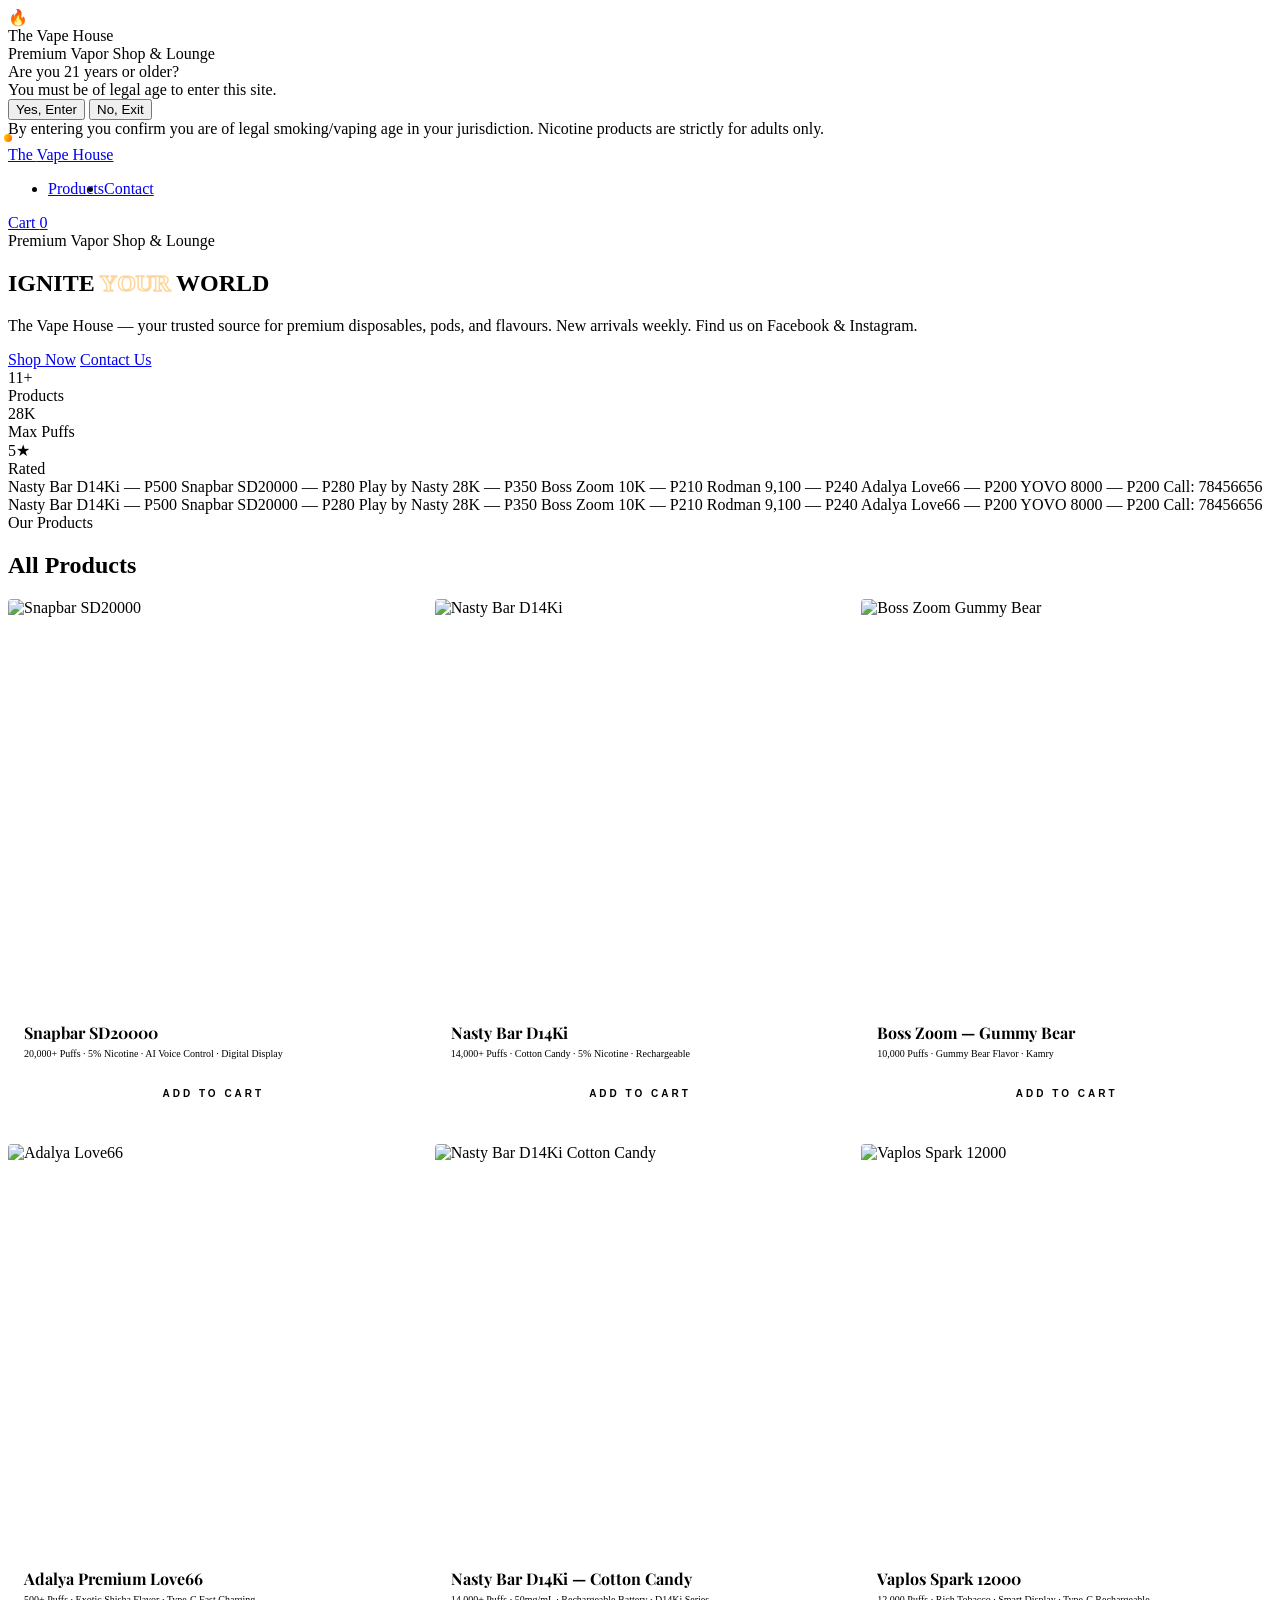
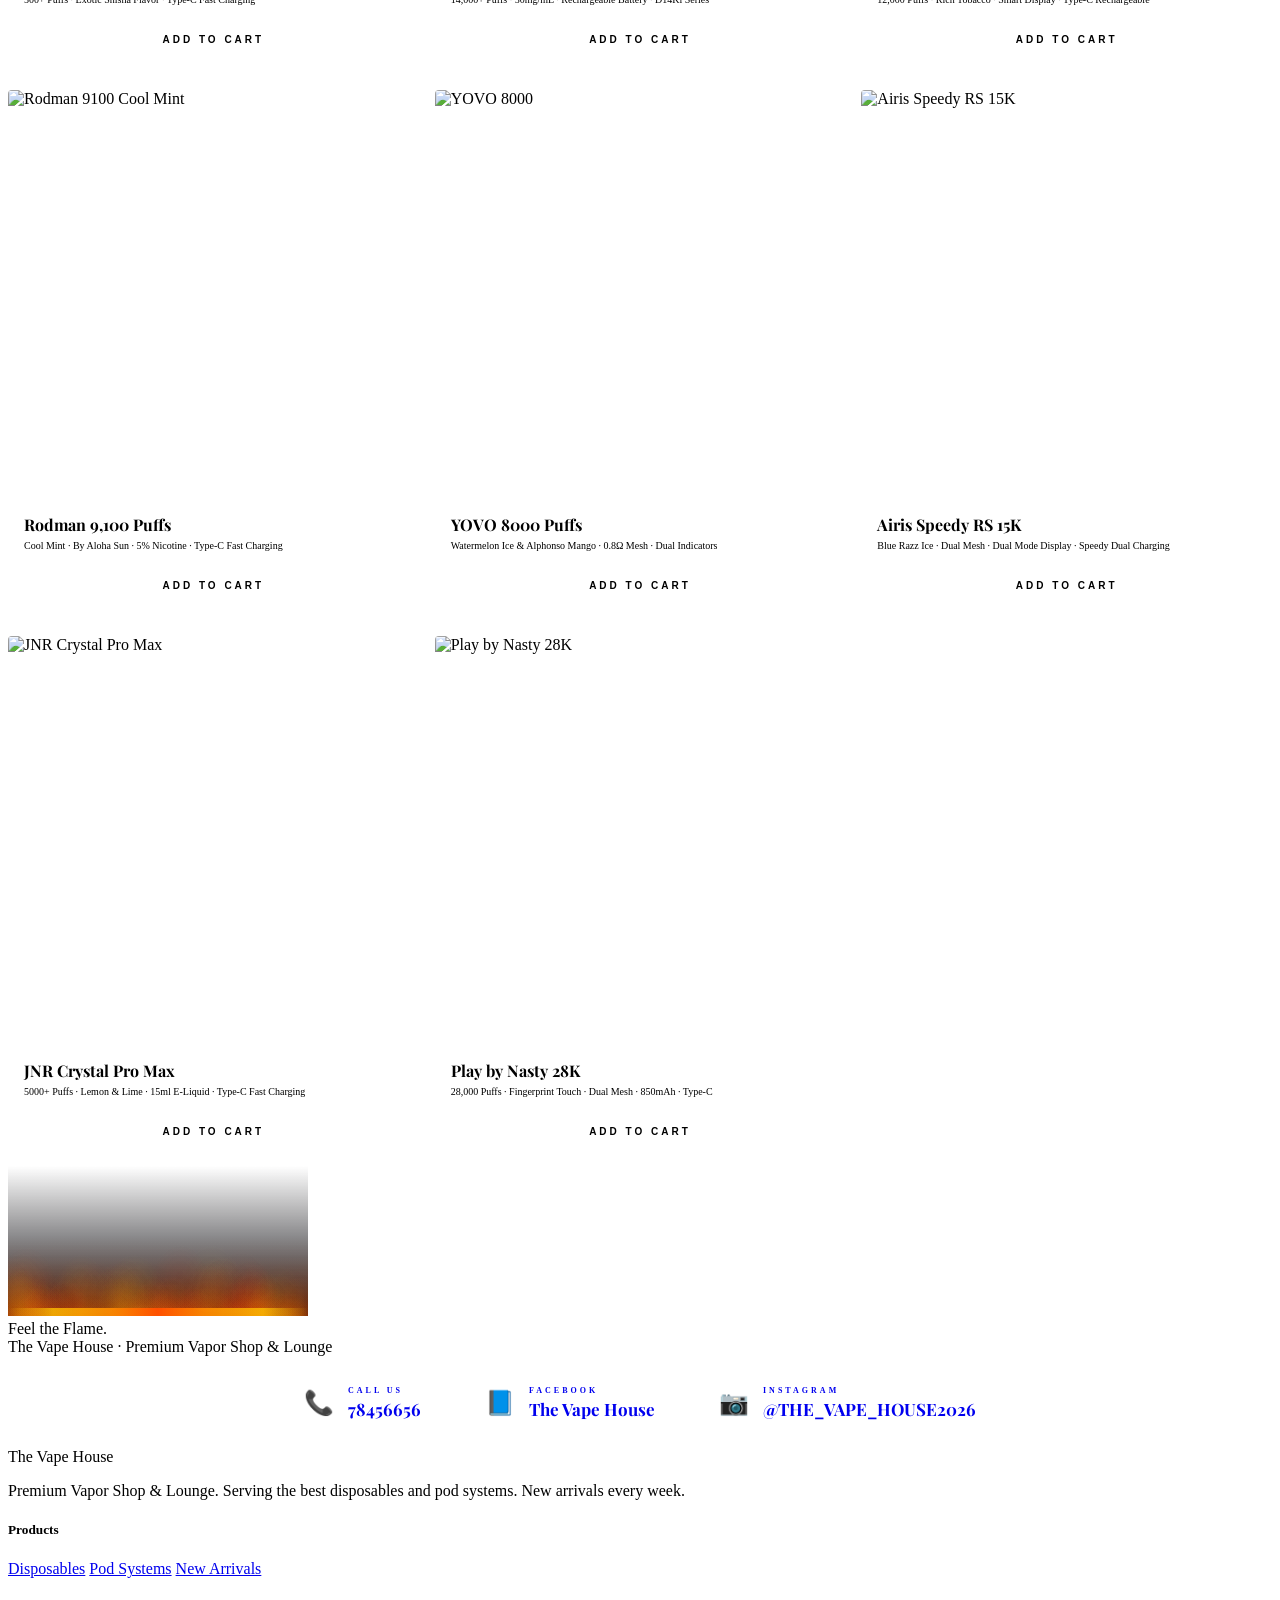
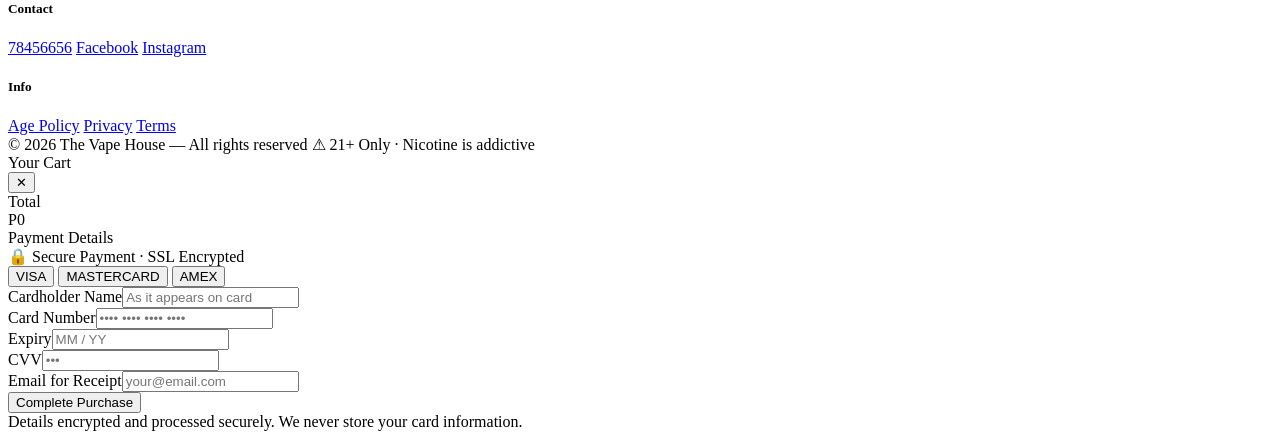
==== commit 0bb1003e: "Modify greeting output from 'Hello' to 'Goodbye'" ====
--- a/index.html
+++ b/index.html
@@ -1,634 +1,505 @@
-<!doctype html>
+<!DOCTYPE html>
 <html lang="en">
-  <head>
-    <meta charset="UTF-8" />
-    <meta name="viewport" content="width=device-width, initial-scale=1.0" />
-    <title>The Vape House — Premium Vaping</title>
-
-    <!-- Google Fonts -->
-    <link
-      href="https://fonts.googleapis.com/css2?family=Playfair+Display:ital,wght@0,400;0,700;0,900;1,400;1,700&family=Outfit:wght@300;400;500;600;700&display=swap"
-      rel="stylesheet"
-    />
-
-    <!-- Stylesheet -->
-    <link rel="stylesheet" href="CSS.css" />
-  </head>
-  <body>
-    <!-- =============================================
-       AGE GATE
-       ============================================= -->
-    <div class="age-gate" id="ag">
-      <div class="ag-flame">🔥</div>
-      <div class="ag-logo"><span class="gt">The Vape House</span></div>
-      <div class="ag-sub">Premium · Luxury · Fire</div>
-      <div class="ag-q">Are you 21 years or older?</div>
-      <div class="ag-note">You must be of legal age to enter this site.</div>
-      <div class="ag-btns">
-        <button class="ag-yes" onclick="enter()">Yes, Enter</button>
-        <button class="ag-no" onclick="location.href = 'https://google.com'">
-          No, Exit
-        </button>
-      </div>
-      <div class="ag-disc">
-        By entering you confirm you are of legal smoking/vaping age in your
-        jurisdiction. Nicotine products are strictly for adults only.
-      </div>
-    </div>
-
-    <!-- Custom Cursor -->
-    <div id="cur">
-      <div
-        style="
-          width: 8px;
-          height: 8px;
-          background: linear-gradient(110deg, #ffd600, #ff5e00);
-          border-radius: 50%;
-          transform: translate(-50%, -50%);
-        "
-      ></div>
-    </div>
-    <div id="cur2"></div>
-
-    <!-- Toast Notification -->
-    <div class="toast" id="toast"></div>
-
-    <!-- =============================================
-       NAVIGATION
-       ============================================= -->
-    <nav id="nav">
-      <a href="#" class="nav-logo">
-        <span class="the">The </span><span class="gt">Vape House</span>
-      </a>
-
-      <ul class="nav-links" id="navlinks">
-        <li><a href="#collection">Collection</a></li>
-        <li><a href="#signature">Signature</a></li>
-        <li><a href="#contact">Contact</a></li>
-      </ul>
-
-      <div class="nav-right">
-        <a href="#" class="nav-cart" onclick="openCart(event)">
-          Cart <span class="n-badge" id="badge">0</span>
-        </a>
-        <div class="hamburger" id="ham" onclick="toggleMobile()">
-          <span></span><span></span><span></span>
-        </div>
-      </div>
-    </nav>
-
-    <!-- Mobile Navigation -->
-    <div class="mobile-nav" id="mnav">
-      <a href="#collection" onclick="toggleMobile()">Collection</a>
-      <a href="#signature" onclick="toggleMobile()">Signature</a>
-      <a href="#contact" onclick="toggleMobile()">Contact</a>
-    </div>
-
-    <!-- =============================================
-       HERO
-       ============================================= -->
-    <section class="hero">
-      <div class="hero-bg-glow"></div>
-      <div class="hero-grid-lines"></div>
-
-      <div class="hero-left">
-        <div class="h-eyebrow">
-          <span class="h-eyebrow-dot"></span>Premium Collection · 2024
-        </div>
-
-        <h1 class="hero-title">
-          <span class="gt">IGNITE</span>
-          <span
-            class="italic"
-            style="
-              -webkit-text-stroke: 1.5px rgba(255, 149, 0, 0.4);
-              color: transparent;
-            "
-            >YOUR</span
-          >
-          <span class="gt">WORLD</span>
-        </h1>
-
-        <div class="hero-divider"></div>
-
-        <p class="hero-desc">
-          Born from passion for flavour and form. Every Vape House device is a
-          statement — engineered for those who demand nothing less than the
-          extraordinary.
-        </p>
-
-        <div class="hero-btns">
-          <a href="#collection" class="btn-fire"><span>Shop Now</span></a>
-          <a href="#signature" class="btn-ghost">Signature Drop</a>
-        </div>
-
-        <div class="hero-stats">
-          <div class="hs-stat">
-            <div class="hs-n">50+</div>
-            <div class="hs-l">Flavours</div>
+<head>
+  <meta charset="UTF-8">
+  <meta name="viewport" content="width=device-width, initial-scale=1.0">
+  <title>The Vape House — Premium Vaping</title>
+  <link href="https://fonts.googleapis.com/css2?family=Playfair+Display:ital,wght@0,400;0,700;0,900;1,400;1,700&family=Outfit:wght@300;400;500;600;700&display=swap" rel="stylesheet">
+  <link rel="stylesheet" href="style.css">
+  <style>
+    /* ── PRODUCT IMAGE GRID ── */
+    .pgrid {
+      display: grid;
+      grid-template-columns: repeat(3, 1fr);
+      gap: 16px;
+      background: transparent;
+    }
+    @media (max-width: 900px) { .pgrid { grid-template-columns: repeat(2, 1fr); } }
+    @media (max-width: 520px)  { .pgrid { grid-template-columns: 1fr; } }
+
+    .pc {
+      background: var(--bg2);
+      border: 1px solid var(--border);
+      border-radius: 4px;
+      overflow: hidden;
+      cursor: none;
+      transition: transform .35s cubic-bezier(.16,1,.3,1), box-shadow .35s, border-color .35s;
+      position: relative;
+    }
+    .pc:hover {
+      transform: translateY(-6px) scale(1.02);
+      border-color: var(--border2);
+      box-shadow: 0 20px 60px rgba(0,0,0,.5), 0 0 30px rgba(255,149,0,.1);
+    }
+    .pc::before {
+      content: '';
+      position: absolute; top: 0; left: 0; right: 0; height: 3px;
+      background: var(--grad);
+      transform: scaleX(0); transform-origin: left;
+      transition: transform .45s cubic-bezier(.16,1,.3,1);
+      z-index: 3;
+    }
+    .pc:hover::before { transform: scaleX(1); }
+
+    .pc-img {
+      width: 100%;
+      aspect-ratio: 1 / 1;
+      overflow: hidden;
+      display: block;
+      position: relative;
+    }
+    .pc-img img {
+      width: 100%;
+      height: 100%;
+      object-fit: cover;
+      object-position: center top;
+      display: block;
+      transition: transform .5s cubic-bezier(.16,1,.3,1);
+    }
+    .pc:hover .pc-img img { transform: scale(1.06); }
+
+    .pc-info {
+      padding: 14px 16px 16px;
+      border-top: 1px solid var(--border);
+    }
+    .pc-name {
+      font-family: 'Playfair Display', serif;
+      font-size: clamp(13px, 1.4vw, 16px);
+      font-weight: 700;
+      margin-bottom: 4px;
+      line-height: 1.2;
+    }
+    .pc-desc {
+      font-size: 10px;
+      font-weight: 300;
+      color: var(--muted);
+      line-height: 1.6;
+      margin-bottom: 12px;
+    }
+    .atc {
+      width: 100%;
+      height: 38px;
+      background: transparent;
+      border: 1px solid var(--border2);
+      color: var(--a);
+      font-size: 10px;
+      font-weight: 600;
+      letter-spacing: 3px;
+      text-transform: uppercase;
+      cursor: none;
+      transition: all .3s;
+      clip-path: polygon(0 0, calc(100% - 8px) 0, 100% 8px, 100% 100%, 8px 100%, 0 calc(100% - 8px));
+    }
+    .atc:hover {
+      background: var(--grad);
+      color: var(--bg);
+      border-color: transparent;
+      box-shadow: 0 4px 20px rgba(255,94,0,.3);
+    }
+
+    /* ── LIGHTBOX ── */
+    .lb {
+      position: fixed; inset: 0;
+      background: rgba(0,0,0,.93);
+      backdrop-filter: blur(20px);
+      z-index: 8000;
+      display: flex; align-items: center; justify-content: center;
+      opacity: 0; pointer-events: none;
+      transition: opacity .4s;
+      padding: 16px;
+    }
+    .lb.open { opacity: 1; pointer-events: all; }
+    .lb-img {
+      max-width: min(560px, 92vw);
+      max-height: 90vh;
+      object-fit: contain;
+      border: 1px solid var(--border2);
+      transform: scale(.92);
+      transition: transform .4s cubic-bezier(.16,1,.3,1);
+      border-radius: 4px;
+    }
+    .lb.open .lb-img { transform: scale(1); }
+    .lb-close {
+      position: absolute; top: 20px; right: 24px;
+      width: 40px; height: 40px;
+      background: rgba(255,149,0,.12); border: 1px solid var(--border2);
+      color: var(--a); font-size: 18px; cursor: none;
+      display: flex; align-items: center; justify-content: center;
+      transition: all .3s; border-radius: 2px;
+    }
+    .lb-close:hover { background: var(--o); color: #fff; }
+
+    /* ── CONTACT BAR ── */
+    .contact-bar {
+      background: var(--bg2);
+      border-top: 2px solid transparent;
+      border-image: var(--grad) 1;
+      padding: 28px clamp(20px,5vw,72px);
+      display: flex;
+      align-items: center;
+      justify-content: center;
+      gap: clamp(28px,5vw,80px);
+      flex-wrap: wrap;
+    }
+    .cb-item {
+      display: flex; align-items: center; gap: 14px;
+      text-decoration: none; transition: transform .3s;
+    }
+    .cb-item:hover { transform: translateY(-2px); }
+    .cb-icon { font-size: 24px; }
+    .cb-lbl { font-size: 8px; font-weight: 600; letter-spacing: 3px; text-transform: uppercase; color: var(--muted); margin-bottom: 3px; }
+    .cb-val  { font-family: 'Playfair Display', serif; font-size: clamp(14px,1.5vw,17px); font-weight: 700; color: var(--text); }
+  </style>
+</head>
+<body>
+
+  <!-- AGE GATE -->
+  <div class="age-gate" id="ag">
+    <div class="ag-flame">🔥</div>
+    <div class="ag-logo"><span class="gt">The Vape House</span></div>
+    <div class="ag-sub">Premium Vapor Shop &amp; Lounge</div>
+    <div class="ag-q">Are you 21 years or older?</div>
+    <div class="ag-note">You must be of legal age to enter this site.</div>
+    <div class="ag-btns">
+      <button class="ag-yes" onclick="enter()">Yes, Enter</button>
+      <button class="ag-no"  onclick="location.href='https://google.com'">No, Exit</button>
+    </div>
+    <div class="ag-disc">By entering you confirm you are of legal smoking/vaping age in your jurisdiction. Nicotine products are strictly for adults only.</div>
+  </div>
+
+  <!-- Custom Cursor -->
+  <div id="cur"><div style="width:8px;height:8px;background:linear-gradient(110deg,#FFD600,#FF5E00);border-radius:50%;transform:translate(-50%,-50%);"></div></div>
+  <div id="cur2"></div>
+
+  <!-- Toast -->
+  <div class="toast" id="toast"></div>
+
+  <!-- Lightbox -->
+  <div class="lb" id="lb" onclick="closeLb(event)">
+    <button class="lb-close" onclick="closeLb()">✕</button>
+    <img class="lb-img" id="lbImg" src="" alt="Product">
+  </div>
+
+  <!-- NAV -->
+  <nav id="nav">
+    <a href="#" class="nav-logo"><span class="the">The </span><span class="gt">Vape House</span></a>
+    <ul class="nav-links" id="navlinks">
+      <li><a href="#collection">Products</a></li>
+      <li><a href="#contact">Contact</a></li>
+    </ul>
+    <div class="nav-right">
+      <a href="#" class="nav-cart" onclick="openCart(event)">Cart <span class="n-badge" id="badge">0</span></a>
+      <div class="hamburger" id="ham" onclick="toggleMobile()"><span></span><span></span><span></span></div>
+    </div>
+  </nav>
+
+  <!-- Mobile Nav -->
+  <div class="mobile-nav" id="mnav">
+    <a href="#collection" onclick="toggleMobile()">Products</a>
+    <a href="#contact"    onclick="toggleMobile()">Contact</a>
+  </div>
+
+  <!-- HERO -->
+  <section class="hero">
+    <div class="hero-bg-glow"></div>
+    <div class="hero-grid-lines"></div>
+    <div class="hero-left">
+      <div class="h-eyebrow"><span class="h-eyebrow-dot"></span>Premium Vapor Shop &amp; Lounge</div>
+      <h1 class="hero-title">
+        <span class="gt">IGNITE</span>
+        <span class="italic" style="-webkit-text-stroke:1.5px rgba(255,149,0,.4);color:transparent;">YOUR</span>
+        <span class="gt">WORLD</span>
+      </h1>
+      <div class="hero-divider"></div>
+      <p class="hero-desc">The Vape House — your trusted source for premium disposables, pods, and flavours. New arrivals weekly. Find us on Facebook &amp; Instagram.</p>
+      <div class="hero-btns">
+        <a href="#collection" class="btn-fire"><span>Shop Now</span></a>
+        <a href="#contact" class="btn-ghost">Contact Us</a>
+      </div>
+      <div class="hero-stats">
+        <div class="hs-stat"><div class="hs-n">11+</div><div class="hs-l">Products</div></div>
+        <div class="hs-stat"><div class="hs-n">28K</div><div class="hs-l">Max Puffs</div></div>
+        <div class="hs-stat"><div class="hs-n">5★</div><div class="hs-l">Rated</div></div>
+      </div>
+    </div>
+    <div class="hero-right">
+      <div class="h-orbit"></div>
+      <div class="hero-dev-wrap">
+        <div class="hero-dev">
+          <div class="hd-smoke"><div class="hs hs1"></div><div class="hs hs2"></div><div class="hs hs3"></div></div>
+          <div class="hd-tip"></div>
+          <div class="hd-body">
+            <div class="hd-stripe hd-s1"></div>
+            <div class="hd-stripe hd-s2"></div>
+            <div class="hd-diamond"></div>
+            <div class="hd-led"></div>
           </div>
-          <div class="hs-stat">
-            <div class="hs-n">12K</div>
-            <div class="hs-l">Customers</div>
+          <div class="hd-glow"></div>
+        </div>
+      </div>
+    </div>
+  </section>
+
+  <!-- MARQUEE -->
+  <div class="marquee">
+    <div class="mq-track">
+      <span class="mq-i"><span class="mq-gem"></span>Nasty Bar D14Ki — P500</span>
+      <span class="mq-i"><span class="mq-gem"></span>Snapbar SD20000 — P280</span>
+      <span class="mq-i"><span class="mq-gem"></span>Play by Nasty 28K — P350</span>
+      <span class="mq-i"><span class="mq-gem"></span>Boss Zoom 10K — P210</span>
+      <span class="mq-i"><span class="mq-gem"></span>Rodman 9,100 — P240</span>
+      <span class="mq-i"><span class="mq-gem"></span>Adalya Love66 — P200</span>
+      <span class="mq-i"><span class="mq-gem"></span>YOVO 8000 — P200</span>
+      <span class="mq-i"><span class="mq-gem"></span>Call: 78456656</span>
+      <span class="mq-i"><span class="mq-gem"></span>Nasty Bar D14Ki — P500</span>
+      <span class="mq-i"><span class="mq-gem"></span>Snapbar SD20000 — P280</span>
+      <span class="mq-i"><span class="mq-gem"></span>Play by Nasty 28K — P350</span>
+      <span class="mq-i"><span class="mq-gem"></span>Boss Zoom 10K — P210</span>
+      <span class="mq-i"><span class="mq-gem"></span>Rodman 9,100 — P240</span>
+      <span class="mq-i"><span class="mq-gem"></span>Adalya Love66 — P200</span>
+      <span class="mq-i"><span class="mq-gem"></span>YOVO 8000 — P200</span>
+      <span class="mq-i"><span class="mq-gem"></span>Call: 78456656</span>
+    </div>
+  </div>
+
+  <!-- COLLECTION -->
+  <section class="section" id="collection">
+    <div class="s-head rev">
+      <div>
+        <div class="eyebrow">Our Products</div>
+        <h2 class="sec-title"><span class="gt">All</span> Products</h2>
+      </div>
+    </div>
+
+    <div class="pgrid">
+
+      <!-- 1 -->
+      <div class="pc rev" onclick="openLb('images/p1_snapbar.jpg')">
+        <div class="pc-img"><img src="images/p1_snapbar.jpg" alt="Snapbar SD20000" loading="lazy"></div>
+        <div class="pc-info">
+          <div class="pc-name">Snapbar SD20000</div>
+          <div class="pc-desc">20,000+ Puffs · 5% Nicotine · AI Voice Control · Digital Display</div>
+          <button class="atc" onclick="event.stopPropagation();addToCart('Snapbar SD20000',280)">Add to Cart</button>
+        </div>
+      </div>
+
+      <!-- 2 -->
+      <div class="pc rev d1" onclick="openLb('images/p2_nastybar.jpg')">
+        <div class="pc-img"><img src="images/p2_nastybar.jpg" alt="Nasty Bar D14Ki" loading="lazy"></div>
+        <div class="pc-info">
+          <div class="pc-name">Nasty Bar D14Ki</div>
+          <div class="pc-desc">14,000+ Puffs · Cotton Candy · 5% Nicotine · Rechargeable</div>
+          <button class="atc" onclick="event.stopPropagation();addToCart('Nasty Bar D14Ki',500)">Add to Cart</button>
+        </div>
+      </div>
+
+      <!-- 3 -->
+      <div class="pc rev d2" onclick="openLb('images/p3_boss.jpg')">
+        <div class="pc-img"><img src="images/p3_boss.jpg" alt="Boss Zoom Gummy Bear" loading="lazy"></div>
+        <div class="pc-info">
+          <div class="pc-name">Boss Zoom — Gummy Bear</div>
+          <div class="pc-desc">10,000 Puffs · Gummy Bear Flavor · Kamry</div>
+          <button class="atc" onclick="event.stopPropagation();addToCart('Boss Zoom Gummy Bear',210)">Add to Cart</button>
+        </div>
+      </div>
+
+      <!-- 4 -->
+      <div class="pc rev" onclick="openLb('images/p4_adalya.jpg')">
+        <div class="pc-img"><img src="images/p4_adalya.jpg" alt="Adalya Love66" loading="lazy"></div>
+        <div class="pc-info">
+          <div class="pc-name">Adalya Premium Love66</div>
+          <div class="pc-desc">500+ Puffs · Exotic Shisha Flavor · Type-C Fast Charging</div>
+          <button class="atc" onclick="event.stopPropagation();addToCart('Adalya Love66',200)">Add to Cart</button>
+        </div>
+      </div>
+
+      <!-- 5 -->
+      <div class="pc rev d1" onclick="openLb('images/p5_nastybar2.jpg')">
+        <div class="pc-img"><img src="images/p5_nastybar2.jpg" alt="Nasty Bar D14Ki Cotton Candy" loading="lazy"></div>
+        <div class="pc-info">
+          <div class="pc-name">Nasty Bar D14Ki — Cotton Candy</div>
+          <div class="pc-desc">14,000+ Puffs · 50mg/mL · Rechargeable Battery · D14Ki Series</div>
+          <button class="atc" onclick="event.stopPropagation();addToCart('Nasty Bar D14Ki Cotton Candy',500)">Add to Cart</button>
+        </div>
+      </div>
+
+      <!-- 6 -->
+      <div class="pc rev d2" onclick="openLb('images/p6_vaplos.jpg')">
+        <div class="pc-img"><img src="images/p6_vaplos.jpg" alt="Vaplos Spark 12000" loading="lazy"></div>
+        <div class="pc-info">
+          <div class="pc-name">Vaplos Spark 12000</div>
+          <div class="pc-desc">12,000 Puffs · Rich Tobacco · Smart Display · Type-C Rechargeable</div>
+          <button class="atc" onclick="event.stopPropagation();addToCart('Vaplos Spark 12000',200)">Add to Cart</button>
+        </div>
+      </div>
+
+      <!-- 7 -->
+      <div class="pc rev" onclick="openLb('images/p7_rodman.jpg')">
+        <div class="pc-img"><img src="images/p7_rodman.jpg" alt="Rodman 9100 Cool Mint" loading="lazy"></div>
+        <div class="pc-info">
+          <div class="pc-name">Rodman 9,100 Puffs</div>
+          <div class="pc-desc">Cool Mint · By Aloha Sun · 5% Nicotine · Type-C Fast Charging</div>
+          <button class="atc" onclick="event.stopPropagation();addToCart('Rodman 9100',240)">Add to Cart</button>
+        </div>
+      </div>
+
+      <!-- 8 -->
+      <div class="pc rev d1" onclick="openLb('images/p8_yovo.jpg')">
+        <div class="pc-img"><img src="images/p8_yovo.jpg" alt="YOVO 8000" loading="lazy"></div>
+        <div class="pc-info">
+          <div class="pc-name">YOVO 8000 Puffs</div>
+          <div class="pc-desc">Watermelon Ice &amp; Alphonso Mango · 0.8Ω Mesh · Dual Indicators</div>
+          <button class="atc" onclick="event.stopPropagation();addToCart('YOVO 8000',200)">Add to Cart</button>
+        </div>
+      </div>
+
+      <!-- 9 -->
+      <div class="pc rev d2" onclick="openLb('images/p9_airis.jpg')">
+        <div class="pc-img"><img src="images/p9_airis.jpg" alt="Airis Speedy RS 15K" loading="lazy"></div>
+        <div class="pc-info">
+          <div class="pc-name">Airis Speedy RS 15K</div>
+          <div class="pc-desc">Blue Razz Ice · Dual Mesh · Dual Mode Display · Speedy Dual Charging</div>
+          <button class="atc" onclick="event.stopPropagation();addToCart('Airis Speedy RS 15K',200)">Add to Cart</button>
+        </div>
+      </div>
+
+      <!-- 10 -->
+      <div class="pc rev" onclick="openLb('images/p10_jnr.jpg')">
+        <div class="pc-img"><img src="images/p10_jnr.jpg" alt="JNR Crystal Pro Max" loading="lazy"></div>
+        <div class="pc-info">
+          <div class="pc-name">JNR Crystal Pro Max</div>
+          <div class="pc-desc">5000+ Puffs · Lemon &amp; Lime · 15ml E-Liquid · Type-C Fast Charging</div>
+          <button class="atc" onclick="event.stopPropagation();addToCart('JNR Crystal Pro Max',200)">Add to Cart</button>
+        </div>
+      </div>
+
+      <!-- 11 -->
+      <div class="pc rev d1" onclick="openLb('images/p11_play.jpg')">
+        <div class="pc-img"><img src="images/p11_play.jpg" alt="Play by Nasty 28K" loading="lazy"></div>
+        <div class="pc-info">
+          <div class="pc-name">Play by Nasty 28K</div>
+          <div class="pc-desc">28,000 Puffs · Fingerprint Touch · Dual Mesh · 850mAh · Type-C</div>
+          <button class="atc" onclick="event.stopPropagation();addToCart('Play by Nasty 28K',350)">Add to Cart</button>
+        </div>
+      </div>
+
+    </div>
+  </section>
+
+  <!-- FIRE SECTION -->
+  <div class="fire-section">
+    <canvas class="fire-canvas" id="fireCanvas"></canvas>
+    <div class="fire-content">
+      <div class="fire-tagline">Feel the Flame.</div>
+      <div class="fire-sub">The Vape House · Premium Vapor Shop &amp; Lounge</div>
+    </div>
+  </div>
+
+  <!-- CONTACT BAR -->
+  <div class="contact-bar" id="contact">
+    <a class="cb-item" href="tel:78456656">
+      <span class="cb-icon">📞</span>
+      <div><div class="cb-lbl">Call Us</div><div class="cb-val">78456656</div></div>
+    </a>
+    <a class="cb-item" href="https://www.facebook.com/THE VAPE HOUSE" target="_blank">
+      <span class="cb-icon">📘</span>
+      <div><div class="cb-lbl">Facebook</div><div class="cb-val">The Vape House</div></div>
+    </a>
+    <a class="cb-item" href="https://instagram.com/THE_VAPE_HOUSE2026" target="_blank">
+      <span class="cb-icon">📷</span>
+      <div><div class="cb-lbl">Instagram</div><div class="cb-val">@THE_VAPE_HOUSE2026</div></div>
+    </a>
+  </div>
+
+  <!-- FOOTER -->
+  <footer>
+    <div>
+      <span class="ft-logo"><span class="gt">The Vape House</span></span>
+      <p class="ft-p">Premium Vapor Shop &amp; Lounge. Serving the best disposables and pod systems. New arrivals every week.</p>
+    </div>
+    <div class="ft-col">
+      <h5>Products</h5>
+      <a href="#">Disposables</a>
+      <a href="#">Pod Systems</a>
+      <a href="#">New Arrivals</a>
+    </div>
+    <div class="ft-col">
+      <h5>Contact</h5>
+      <a href="tel:78456656">78456656</a>
+      <a href="#">Facebook</a>
+      <a href="#">Instagram</a>
+    </div>
+    <div class="ft-col">
+      <h5>Info</h5>
+      <a href="#">Age Policy</a>
+      <a href="#">Privacy</a>
+      <a href="#">Terms</a>
+    </div>
+  </footer>
+  <div class="ft-bot">
+    <span class="ft-copy">© 2026 The Vape House — All rights reserved</span>
+    <span class="ft-warn">⚠ 21+ Only · Nicotine is addictive</span>
+  </div>
+
+  <!-- CHECKOUT MODAL -->
+  <div class="overlay" id="ov">
+    <div class="modal">
+      <div class="modal-fire-line"></div>
+      <div class="modal-head">
+        <div class="modal-ttl">Your Cart</div>
+        <button class="modal-x" onclick="closeCart()">✕</button>
+      </div>
+      <div class="modal-body">
+        <div id="cItems"></div>
+        <div class="ct-row">
+          <div class="ct-lbl">Total</div>
+          <div class="ct-amt" id="cTotal">P0</div>
+        </div>
+        <div class="pf">
+          <div class="pf-ttl">Payment Details</div>
+          <div class="fnb-badge">🔒 Secure Payment · SSL Encrypted</div>
+          <div class="ct-types">
+            <button class="ctt on"  onclick="selectCardType(this)">VISA</button>
+            <button class="ctt"     onclick="selectCardType(this)">MASTERCARD</button>
+            <button class="ctt"     onclick="selectCardType(this)">AMEX</button>
           </div>
-          <div class="hs-stat">
-            <div class="hs-n">4.9★</div>
-            <div class="hs-l">Rating</div>
+          <div class="frow">
+            <div class="ff full"><label class="fl">Cardholder Name</label><input class="fi" id="fn" type="text" placeholder="As it appears on card" autocomplete="cc-name"></div>
           </div>
-        </div>
-      </div>
-
-      <div class="hero-right">
-        <div class="h-orbit"></div>
-        <div class="hero-dev-wrap">
-          <div class="hero-dev">
-            <div class="hd-smoke">
-              <div class="hs hs1"></div>
-              <div class="hs hs2"></div>
-              <div class="hs hs3"></div>
-            </div>
-            <div class="hd-tip"></div>
-            <div class="hd-body">
-              <div class="hd-stripe hd-s1"></div>
-              <div class="hd-stripe hd-s2"></div>
-              <div class="hd-diamond"></div>
-              <div class="hd-led"></div>
-            </div>
-            <div class="hd-glow"></div>
+          <div class="frow">
+            <div class="ff full"><label class="fl">Card Number</label><input class="fi" id="cn" type="text" placeholder="•••• •••• •••• ••••" maxlength="19" autocomplete="cc-number"></div>
           </div>
-        </div>
-      </div>
-    </section>
-
-    <!-- =============================================
-       MARQUEE TICKER
-       ============================================= -->
-    <div class="marquee">
-      <div class="mq-track">
-        <span class="mq-i"
-          ><span class="mq-gem"></span>Free delivery over R500</span
-        >
-        <span class="mq-i"
-          ><span class="mq-gem"></span>Lab-certified formulas</span
-        >
-        <span class="mq-i"
-          ><span class="mq-gem"></span>FNB secure payments</span
-        >
-        <span class="mq-i"
-          ><span class="mq-gem"></span>Same-day dispatch · Nationwide</span
-        >
-        <span class="mq-i"><span class="mq-gem"></span>30-day returns</span>
-        <span class="mq-i"
-          ><span class="mq-gem"></span>6 exclusive colours</span
-        >
-        <!-- Duplicated for seamless loop -->
-        <span class="mq-i"
-          ><span class="mq-gem"></span>Free delivery over R500</span
-        >
-        <span class="mq-i"
-          ><span class="mq-gem"></span>Lab-certified formulas</span
-        >
-        <span class="mq-i"
-          ><span class="mq-gem"></span>FNB secure payments</span
-        >
-        <span class="mq-i"
-          ><span class="mq-gem"></span>Same-day dispatch · Nationwide</span
-        >
-        <span class="mq-i"><span class="mq-gem"></span>30-day returns</span>
-        <span class="mq-i"
-          ><span class="mq-gem"></span>6 exclusive colours</span
-        >
-      </div>
-    </div>
-
-    <!-- =============================================
-       COLLECTION
-       ============================================= -->
-    <section class="section" id="collection">
-      <div class="s-head rev">
-        <div>
-          <div class="eyebrow">The Collection</div>
-          <h2 class="sec-title">
-            <span class="gt">Six</span> Colours.<br />One Fire.
-          </h2>
-        </div>
-        <a href="#" class="view-all">View All →</a>
-      </div>
-
-      <div class="pgrid">
-        <!-- 1 · Solar Blaze — Yellow/Amber -->
-        <div class="pc v1 rev">
-          <div class="pc-img">
-            <div class="pc-img-bg"></div>
-            <div
-              class="pc-badge"
-              style="border-color: rgba(255, 180, 0, 0.5); color: #ffb800"
-            >
-              Bestseller
-            </div>
-            <div class="pdev">
-              <div class="pdb">
-                <div class="pdb-line"></div>
-                <div class="pdb-led"></div>
-              </div>
-            </div>
+          <div class="frow">
+            <div class="ff"><label class="fl">Expiry</label><input class="fi" id="ex" type="text" placeholder="MM / YY" maxlength="7" autocomplete="cc-exp"></div>
+            <div class="ff"><label class="fl">CVV</label><input class="fi" id="cv" type="text" placeholder="•••" maxlength="4" autocomplete="cc-csc"></div>
           </div>
-          <div class="pc-info">
-            <div class="pc-col">Solar · Amber</div>
-            <div class="pc-name">The Inferno</div>
-            <div class="pc-desc">
-              5000 puffs · 5% nicotine · USB-C · Mango, passion fruit &amp;
-              chilli spice
-            </div>
-            <div class="pc-foot">
-              <div class="pc-price"><sup>R</sup>349</div>
-              <button class="atc" onclick="addToCart('The Inferno', 349)">
-                +
-              </button>
-            </div>
+          <div class="frow">
+            <div class="ff full"><label class="fl">Email for Receipt</label><input class="fi" id="em" type="email" placeholder="your@email.com" autocomplete="email"></div>
           </div>
-        </div>
-
-        <!-- 2 · Dusk — Coral/Orange-Red -->
-        <div class="pc v2 rev d1">
-          <div class="pc-img">
-            <div class="pc-img-bg"></div>
-            <div
-              class="pc-badge"
-              style="border-color: rgba(255, 80, 40, 0.5); color: #ff6a40"
-            >
-              New Drop
-            </div>
-            <div class="pdev">
-              <div class="pdb">
-                <div class="pdb-line"></div>
-                <div class="pdb-led"></div>
-              </div>
-            </div>
-          </div>
-          <div class="pc-info">
-            <div class="pc-col">Dusk · Ember</div>
-            <div class="pc-name">The Cinder</div>
-            <div class="pc-desc">
-              7000 puffs · 3% nicotine · Mesh coil · Peach, orange blossom &amp;
-              honey
-            </div>
-            <div class="pc-foot">
-              <div class="pc-price"><sup>R</sup>419</div>
-              <button class="atc" onclick="addToCart('The Cinder', 419)">
-                +
-              </button>
-            </div>
-          </div>
-        </div>
-
-        <!-- 3 · Glacier — Blue/Cyan -->
-        <div class="pc v3 rev d2">
-          <div class="pc-img">
-            <div class="pc-img-bg"></div>
-            <div
-              class="pc-badge"
-              style="border-color: rgba(0, 160, 255, 0.5); color: #00aaff"
-            >
-              Ice Cool
-            </div>
-            <div class="pdev">
-              <div class="pdb">
-                <div class="pdb-line"></div>
-                <div class="pdb-led"></div>
-              </div>
-            </div>
-          </div>
-          <div class="pc-info">
-            <div class="pc-col">Glacier · Arctic</div>
-            <div class="pc-name">The Blizzard</div>
-            <div class="pc-desc">
-              6000 puffs · 2% nicotine · Dual core · Menthol, ice mint &amp;
-              cool lemon
-            </div>
-            <div class="pc-foot">
-              <div class="pc-price"><sup>R</sup>389</div>
-              <button class="atc" onclick="addToCart('The Blizzard', 389)">
-                +
-              </button>
-            </div>
-          </div>
-        </div>
-
-        <!-- 4 · Amethyst — Purple/Violet -->
-        <div class="pc v4 rev">
-          <div class="pc-img">
-            <div class="pc-img-bg"></div>
-            <div
-              class="pc-badge"
-              style="border-color: rgba(140, 50, 255, 0.5); color: #a84fff"
-            >
-              Limited
-            </div>
-            <div class="pdev">
-              <div class="pdb">
-                <div class="pdb-line"></div>
-                <div class="pdb-led"></div>
-              </div>
-            </div>
-          </div>
-          <div class="pc-info">
-            <div class="pc-col">Amethyst · Violet</div>
-            <div class="pc-name">The Phantom</div>
-            <div class="pc-desc">
-              8000 puffs · 5% nicotine · Dark grape, berry &amp; lavender frost
-            </div>
-            <div class="pc-foot">
-              <div class="pc-price"><sup>R</sup>449</div>
-              <button class="atc" onclick="addToCart('The Phantom', 449)">
-                +
-              </button>
-            </div>
-          </div>
-        </div>
-
-        <!-- 5 · Emerald — Green/Teal -->
-        <div class="pc v5 rev d1">
-          <div class="pc-img">
-            <div class="pc-img-bg"></div>
-            <div class="pdev">
-              <div class="pdb">
-                <div class="pdb-line"></div>
-                <div class="pdb-led"></div>
-              </div>
-            </div>
-          </div>
-          <div class="pc-info">
-            <div class="pc-col">Emerald · Forest</div>
-            <div class="pc-name">The Verdant</div>
-            <div class="pc-desc">
-              6500 puffs · 0% nicotine · Apple, green tea, aloe &amp; mint
-              breeze
-            </div>
-            <div class="pc-foot">
-              <div class="pc-price"><sup>R</sup>329</div>
-              <button class="atc" onclick="addToCart('The Verdant', 329)">
-                +
-              </button>
-            </div>
-          </div>
-        </div>
-
-        <!-- 6 · Rose Gold — Pink/Blush -->
-        <div class="pc v6 rev d2">
-          <div class="pc-img">
-            <div class="pc-img-bg"></div>
-            <div
-              class="pc-badge"
-              style="border-color: rgba(220, 80, 110, 0.5); color: #ff80a0"
-            >
-              Fan Fave
-            </div>
-            <div class="pdev">
-              <div class="pdb">
-                <div class="pdb-line"></div>
-                <div class="pdb-led"></div>
-              </div>
-            </div>
-          </div>
-          <div class="pc-info">
-            <div class="pc-col">Rose Gold · Blush</div>
-            <div class="pc-name">The Rosé</div>
-            <div class="pc-desc">
-              5500 puffs · 3% nicotine · Strawberry, lychee &amp; rose water
-              mist
-            </div>
-            <div class="pc-foot">
-              <div class="pc-price"><sup>R</sup>369</div>
-              <button class="atc" onclick="addToCart('The Rosé', 369)">
-                +
-              </button>
-            </div>
-          </div>
-        </div>
-      </div>
-    </section>
-
-    <!-- =============================================
-       SIGNATURE / FEATURED DROP
-       ============================================= -->
-    <div class="feat-wrap" id="signature">
-      <div class="feat-card rev">
-        <div class="feat-left">
-          <div class="feat-tag">Signature Drop — Limited Edition</div>
-          <h2 class="feat-title">
-            <span class="gt">The</span><br />
-            <em class="gt">Solar</em><br />
-            <span class="gt">Apex</span>
-          </h2>
-          <p class="feat-desc">
-            Our magnum opus. 12,000 draws of structured, layered flavour.
-            Hand-finished amber shell with liquid-gold detailing. Only 500 units
-            — individually numbered.
-          </p>
-          <div class="feat-specs">
-            <div class="fsp">
-              <div class="fsp-l">Draws</div>
-              <div class="fsp-v">12,000</div>
-            </div>
-            <div class="fsp">
-              <div class="fsp-l">Battery</div>
-              <div class="fsp-v">850 mAh</div>
-            </div>
-            <div class="fsp">
-              <div class="fsp-l">Coil</div>
-              <div class="fsp-v">Dual Mesh</div>
-            </div>
-            <div class="fsp">
-              <div class="fsp-l">Nicotine</div>
-              <div class="fsp-v">5% / 2%</div>
-            </div>
-          </div>
-          <button
-            class="btn-fire"
-            onclick="addToCart('Solar Apex – Limited', 749)"
-          >
-            <span>Reserve Yours · R749</span>
-          </button>
-        </div>
-
-        <div class="feat-right">
-          <div class="feat-glow"></div>
-          <div class="feat-ring"></div>
-          <div class="feat-dev-wrap">
-            <div class="feat-dev">
-              <div class="fd">
-                <div class="fd-b1"></div>
-                <div class="fd-b2"></div>
-                <div class="fd-mark"></div>
-                <div class="fd-led"></div>
-              </div>
-            </div>
-          </div>
-        </div>
-      </div>
-    </div>
-
-    <!-- =============================================
-       ANIMATED FIRE SECTION
-       ============================================= -->
-    <div class="fire-section">
-      <canvas class="fire-canvas" id="fireCanvas"></canvas>
-      <div class="fire-content">
-        <div class="fire-tagline">Feel the Flame.</div>
-        <div class="fire-sub">The Vape House · Premium Since 2024</div>
-      </div>
-    </div>
-
-    <!-- =============================================
-       FOOTER
-       ============================================= -->
-    <footer id="contact">
-      <div>
-        <span class="ft-logo"><span class="gt">The Vape House</span></span>
-        <p class="ft-p">
-          Premium vaping for the discerning adult. Six iconic colours. One
-          unforgettable experience.
-        </p>
-      </div>
-      <div class="ft-col">
-        <h5>Collection</h5>
-        <a href="#">Disposables</a>
-        <a href="#">Pod Systems</a>
-        <a href="#">E-Liquids</a>
-        <a href="#">Gift Sets</a>
-      </div>
-      <div class="ft-col">
-        <h5>Service</h5>
-        <a href="#">Track Order</a>
-        <a href="#">Returns</a>
-        <a href="#">FAQ</a>
-        <a href="#">WhatsApp</a>
-      </div>
-      <div class="ft-col">
-        <h5>Legal</h5>
-        <a href="#">Age Policy</a>
-        <a href="#">Privacy</a>
-        <a href="#">Terms</a>
-        <a href="#">Shipping</a>
-      </div>
-    </footer>
-
-    <div class="ft-bot">
-      <span class="ft-copy">© 2024 The Vape House — All rights reserved</span>
-      <span class="ft-warn">⚠ 21+ Only · Nicotine is addictive</span>
-    </div>
-
-    <!-- =============================================
-       CHECKOUT MODAL
-       ============================================= -->
-    <div class="overlay" id="ov">
-      <div class="modal">
-        <div class="modal-fire-line"></div>
-
-        <div class="modal-head">
-          <div class="modal-ttl">Your Cart</div>
-          <button class="modal-x" onclick="closeCart()">✕</button>
-        </div>
-
-        <div class="modal-body">
-          <div id="cItems"></div>
-
-          <div class="ct-row">
-            <div class="ct-lbl">Total</div>
-            <div class="ct-amt" id="cTotal">R0</div>
-          </div>
-
-          <!-- Payment Form -->
-          <div class="pf">
-            <div class="pf-ttl">Secure Card Payment</div>
-            <div class="fnb-badge">🔒 FNB · SSL Encrypted · ZAR</div>
-
-            <div class="ct-types">
-              <button class="ctt on" onclick="selectCardType(this)">
-                VISA
-              </button>
-              <button class="ctt" onclick="selectCardType(this)">
-                MASTERCARD
-              </button>
-              <button class="ctt" onclick="selectCardType(this)">AMEX</button>
-            </div>
-
-            <div class="frow">
-              <div class="ff full">
-                <label class="fl">Cardholder Name</label>
-                <input
-                  class="fi"
-                  id="fn"
-                  type="text"
-                  placeholder="As it appears on card"
-                  autocomplete="cc-name"
-                />
-              </div>
-            </div>
-            <div class="frow">
-              <div class="ff full">
-                <label class="fl">Card Number</label>
-                <input
-                  class="fi"
-                  id="cn"
-                  type="text"
-                  placeholder="•••• •••• •••• ••••"
-                  maxlength="19"
-                  autocomplete="cc-number"
-                />
-              </div>
-            </div>
-            <div class="frow">
-              <div class="ff">
-                <label class="fl">Expiry</label>
-                <input
-                  class="fi"
-                  id="ex"
-                  type="text"
-                  placeholder="MM / YY"
-                  maxlength="7"
-                  autocomplete="cc-exp"
-                />
-              </div>
-              <div class="ff">
-                <label class="fl">CVV</label>
-                <input
-                  class="fi"
-                  id="cv"
-                  type="text"
-                  placeholder="•••"
-                  maxlength="4"
-                  autocomplete="cc-csc"
-                />
-              </div>
-            </div>
-            <div class="frow">
-              <div class="ff full">
-                <label class="fl">Email for Receipt</label>
-                <input
-                  class="fi"
-                  id="em"
-                  type="email"
-                  placeholder="your@email.com"
-                  autocomplete="email"
-                />
-              </div>
-            </div>
-
-            <button class="pay-main" onclick="pay()">
-              <span id="pb">Complete Purchase</span>
-            </button>
-            <div class="pay-sec-note">
-              Card details are encrypted and processed securely via FNB.<br />
-              We never store your card information.
-            </div>
-          </div>
-        </div>
-      </div>
-    </div>
-
-    <!-- JavaScript (loaded last for performance) -->
-    <script src="main.js"></script>
-  </body>
+          <button class="pay-main" onclick="pay()"><span id="pb">Complete Purchase</span></button>
+          <div class="pay-sec-note">Details encrypted and processed securely. We never store your card information.</div>
+        </div>
+      </div>
+    </div>
+  </div>
+
+  <script src="main.js"></script>
+  <script>
+    // Lightbox
+    function openLb(src) {
+      document.getElementById('lbImg').src = src;
+      document.getElementById('lb').classList.add('open');
+      document.body.style.overflow = 'hidden';
+    }
+    function closeLb(e) {
+      if (e && e.target !== document.getElementById('lb') && !document.querySelector('.lb-close').contains(e.target)) return;
+      document.getElementById('lb').classList.remove('open');
+      document.body.style.overflow = '';
+    }
+    document.querySelector('.lb-close').addEventListener('click', () => {
+      document.getElementById('lb').classList.remove('open');
+      document.body.style.overflow = '';
+    });
+  </script>
+</body>
 </html>
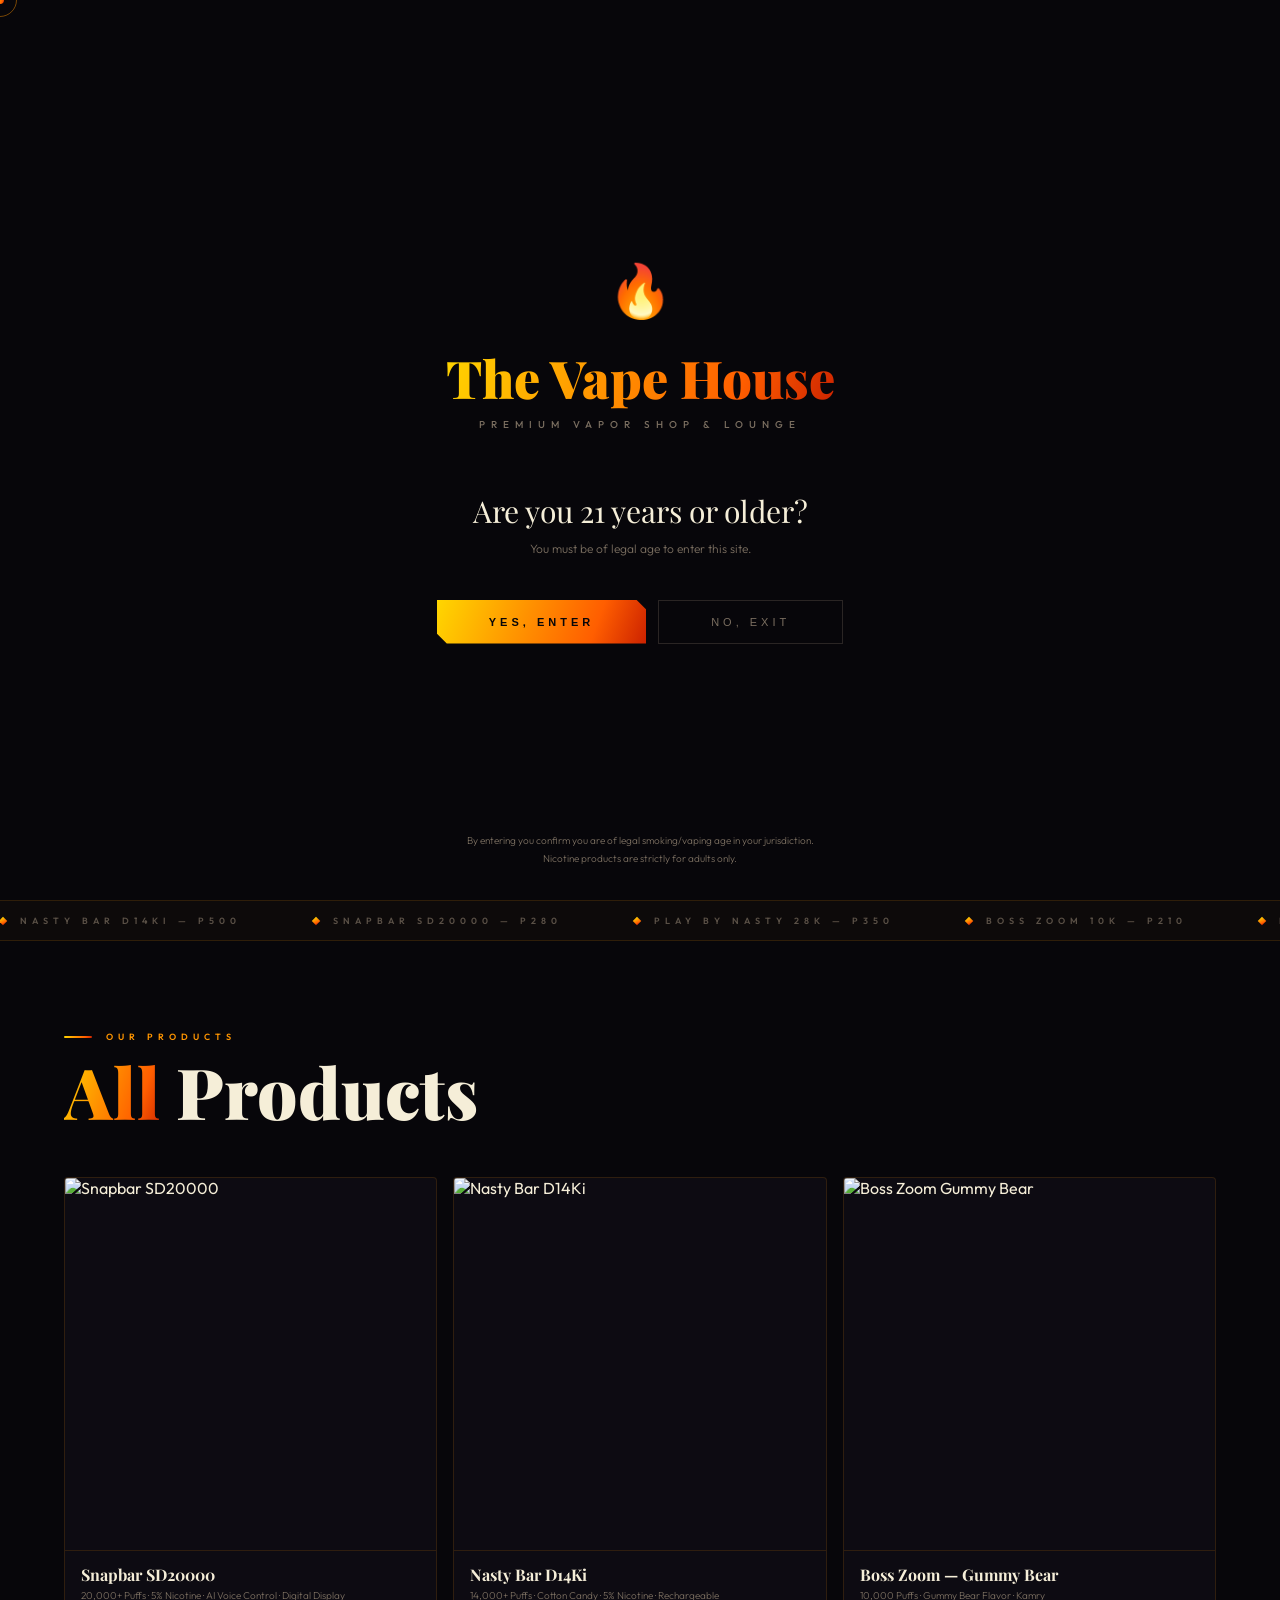
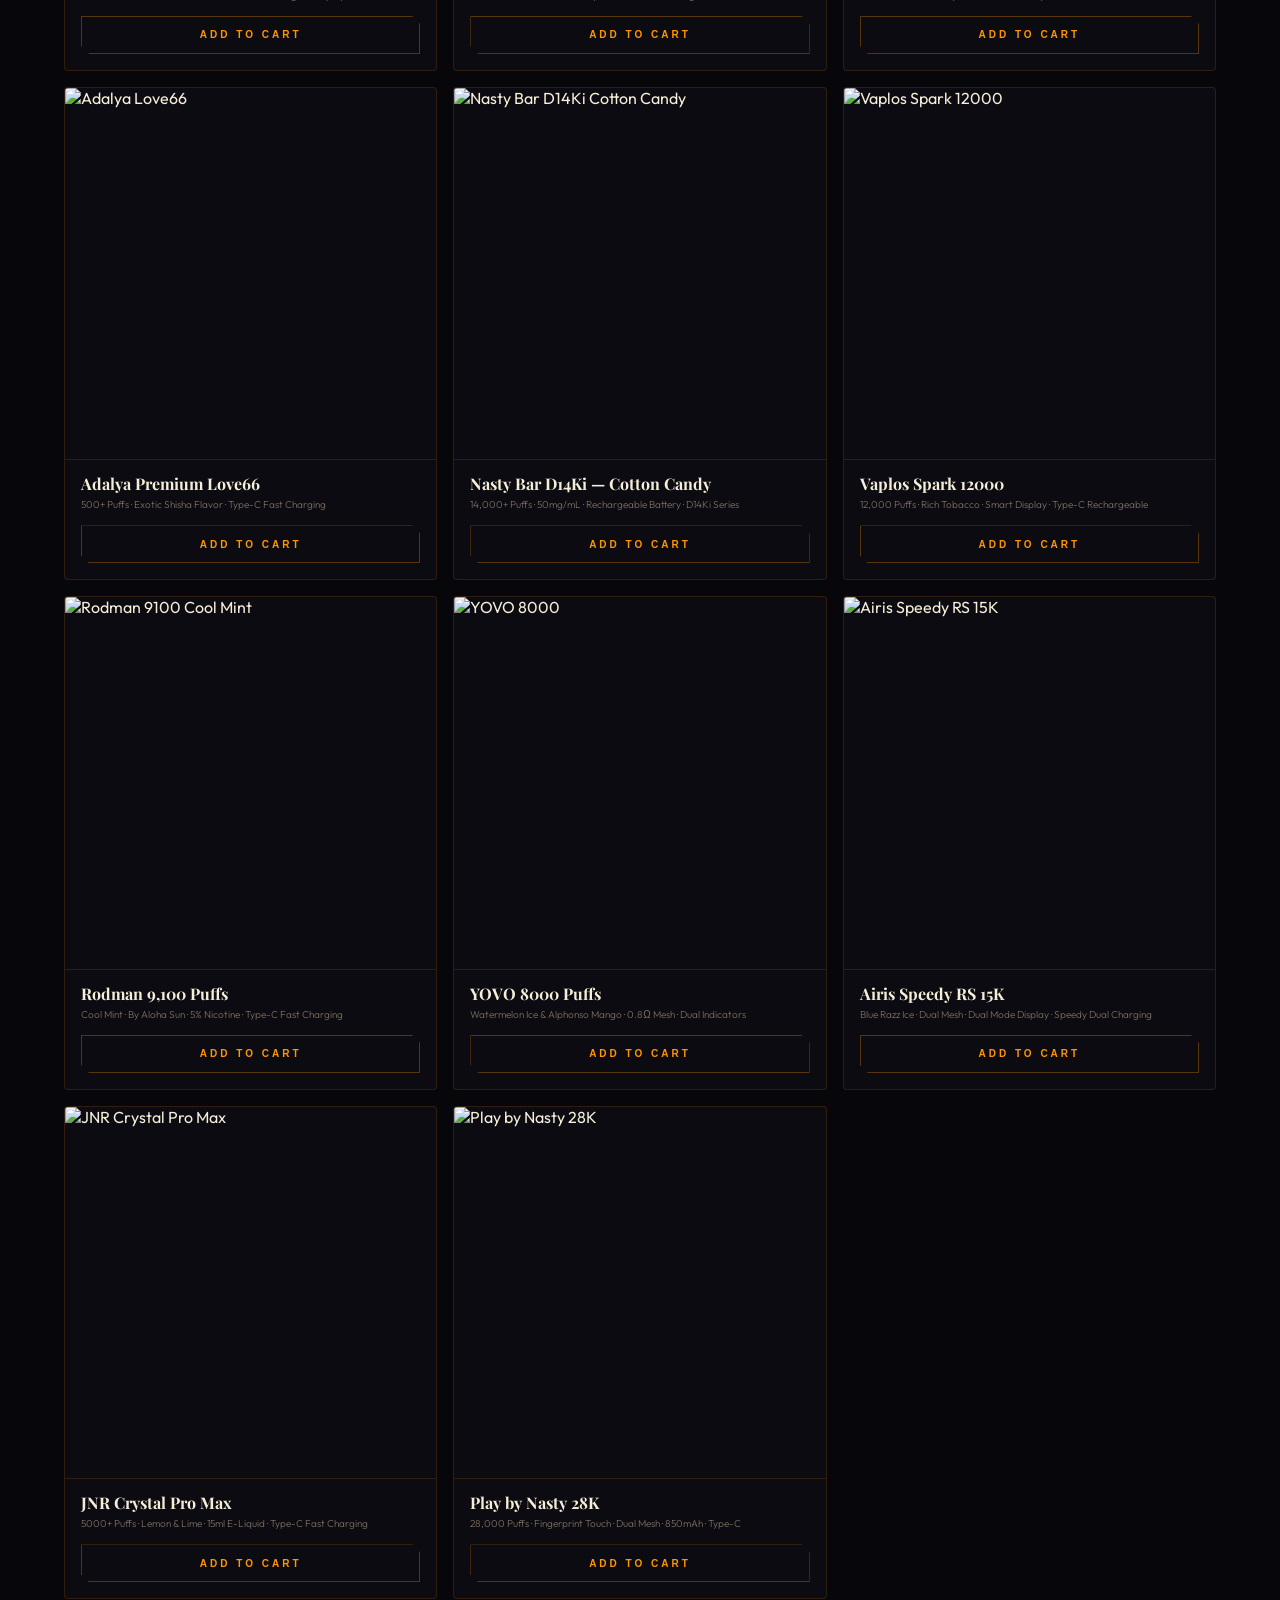
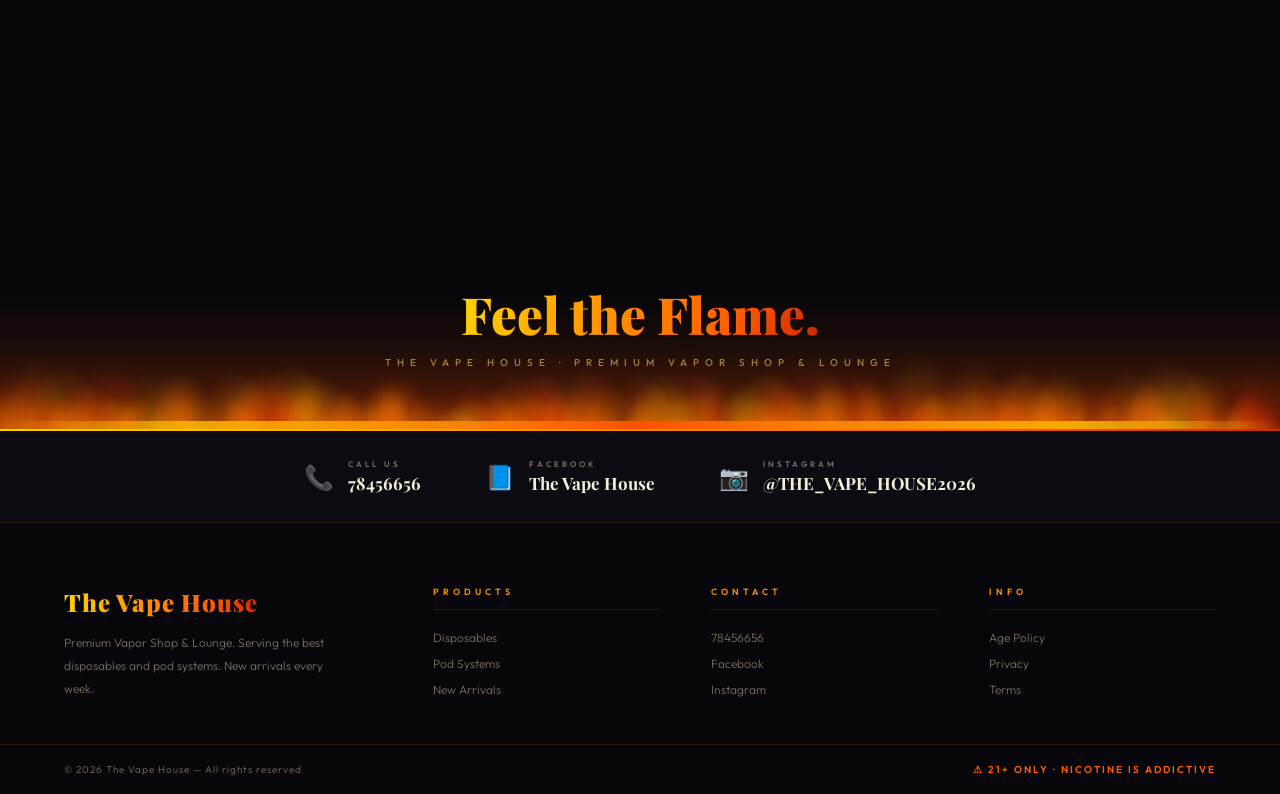
==== commit aff694eb: "Update print statement from 'Hello' to 'Goodbye'" ====
--- a/index.html
+++ b/index.html
@@ -5,7 +5,7 @@
   <meta name="viewport" content="width=device-width, initial-scale=1.0">
   <title>The Vape House — Premium Vaping</title>
   <link href="https://fonts.googleapis.com/css2?family=Playfair+Display:ital,wght@0,400;0,700;0,900;1,400;1,700&family=Outfit:wght@300;400;500;600;700&display=swap" rel="stylesheet">
-  <link rel="stylesheet" href="style.css">
+  <link rel="stylesheet" href="CSS.css">
   <style>
     /* ── PRODUCT IMAGE GRID ── */
     .pgrid {
--- a/CSS.css
+++ b/CSS.css
@@ -0,0 +1,644 @@
+/* =============================================
+   THE VAPE HOUSE — style.css
+   ============================================= */
+
+:root {
+  --bg:      #07060a;
+  --bg2:     #0d0b12;
+  --bg3:     #131020;
+  --y:       #FFD600;
+  --a:       #FF9500;
+  --o:       #FF5E00;
+  --d:       #CC2200;
+  --grad:    linear-gradient(110deg, #FFD600 0%, #FF9500 40%, #FF5E00 75%, #CC2200 100%);
+  --grad-r:  linear-gradient(110deg, #CC2200 0%, #FF5E00 40%, #FF9500 75%, #FFD600 100%);
+  --grad-v:  linear-gradient(180deg, #FFD600 0%, #FF9500 40%, #FF5E00 75%, #CC2200 100%);
+  --text:    #F5EED8;
+  --muted:   #7A6E60;
+  --border:  rgba(255, 149, 0, 0.14);
+  --border2: rgba(255, 149, 0, 0.30);
+}
+
+*, *::before, *::after {
+  box-sizing: border-box;
+  margin: 0;
+  padding: 0;
+}
+
+html { scroll-behavior: smooth; }
+
+body {
+  background: var(--bg);
+  color: var(--text);
+  font-family: 'Outfit', sans-serif;
+  overflow-x: hidden;
+  cursor: none;
+}
+
+/* ── NOISE OVERLAY ── */
+body::after {
+  content: '';
+  position: fixed;
+  inset: 0;
+  background-image: url("data:image/svg+xml,%3Csvg xmlns='http://www.w3.org/2000/svg' width='200' height='200'%3E%3Cfilter id='n'%3E%3CfeTurbulence type='fractalNoise' baseFrequency='0.8' numOctaves='4' stitchTiles='stitch'/%3E%3C/filter%3E%3Crect width='200' height='200' filter='url(%23n)' opacity='0.03'/%3E%3C/svg%3E");
+  pointer-events: none;
+  z-index: 997;
+  opacity: .55;
+}
+
+/* ── CUSTOM CURSOR ── */
+#cur, #cur2 {
+  position: fixed;
+  pointer-events: none;
+  z-index: 9999;
+  transform: translate(-50%, -50%);
+  border-radius: 50%;
+}
+#cur  { width: 8px;  height: 8px;  background: var(--grad); transition: transform .12s; }
+#cur2 { width: 34px; height: 34px; border: 1.5px solid rgba(255,149,0,.45); transition: width .3s, height .3s, border-color .3s; }
+
+/* ── GRADIENT TEXT UTILITY ── */
+.gt {
+  background: var(--grad);
+  -webkit-background-clip: text;
+  -webkit-text-fill-color: transparent;
+  background-clip: text;
+}
+
+/* =============================================
+   AGE GATE
+   ============================================= */
+.age-gate {
+  position: fixed;
+  inset: 0;
+  z-index: 5000;
+  background: var(--bg);
+  display: flex;
+  flex-direction: column;
+  align-items: center;
+  justify-content: center;
+  text-align: center;
+  padding: 24px;
+  transition: opacity .7s;
+}
+.age-gate.out { opacity: 0; pointer-events: none; }
+
+.ag-flame {
+  font-size: 52px;
+  margin-bottom: 20px;
+  animation: flicker 1.8s ease-in-out infinite;
+}
+@keyframes flicker {
+  0%, 100% { transform: scale(1) rotate(-1deg); }
+  50%       { transform: scale(1.08) rotate(1deg); }
+}
+.ag-logo { font-family: 'Playfair Display', serif; font-size: clamp(30px,7vw,52px); font-weight: 900; margin-bottom: 6px; }
+.ag-sub  { font-size: 10px; font-weight: 500; letter-spacing: 6px; text-transform: uppercase; color: var(--muted); margin-bottom: 60px; }
+.ag-q    { font-family: 'Playfair Display', serif; font-size: clamp(20px,4vw,30px); font-weight: 400; margin-bottom: 10px; }
+.ag-note { font-size: 12px; font-weight: 300; color: var(--muted); margin-bottom: 44px; }
+
+.ag-btns { display: flex; gap: 12px; flex-wrap: wrap; justify-content: center; }
+.ag-yes {
+  padding: 15px 52px;
+  background: var(--grad);
+  color: var(--bg);
+  font-size: 11px; font-weight: 700; letter-spacing: 4px; text-transform: uppercase;
+  border: none; cursor: pointer;
+  clip-path: polygon(0 0, calc(100% - 10px) 0, 100% 10px, 100% 100%, 10px 100%, 0 calc(100% - 10px));
+  transition: all .3s;
+}
+.ag-yes:hover { box-shadow: 0 8px 40px rgba(255,94,0,.45); transform: translateY(-2px); }
+.ag-no {
+  padding: 15px 52px;
+  background: transparent; color: var(--muted);
+  font-size: 11px; font-weight: 500; letter-spacing: 4px; text-transform: uppercase;
+  border: 1px solid rgba(122,110,96,.3); cursor: pointer; transition: all .3s;
+}
+.ag-no:hover { color: var(--text); border-color: rgba(122,110,96,.6); }
+.ag-disc { position: absolute; bottom: 32px; font-size: 10px; font-weight: 300; color: var(--muted); max-width: 400px; line-height: 1.8; padding: 0 20px; }
+
+/* =============================================
+   NAVIGATION
+   ============================================= */
+nav {
+  position: fixed; top: 0; left: 0; right: 0; z-index: 500;
+  padding: 24px clamp(20px,5vw,72px);
+  display: flex; justify-content: space-between; align-items: center;
+  transition: all .5s;
+}
+nav.sc {
+  background: rgba(7,6,10,.94);
+  backdrop-filter: blur(20px);
+  padding: 16px clamp(20px,5vw,72px);
+  border-bottom: 1px solid var(--border);
+}
+.nav-logo { font-family: 'Playfair Display', serif; font-size: clamp(16px,2.5vw,22px); font-weight: 900; text-decoration: none; letter-spacing: 1px; }
+.nav-logo .the { font-weight: 400; font-style: italic; color: var(--text); }
+
+.nav-links { display: flex; gap: clamp(20px,3vw,44px); list-style: none; }
+.nav-links a { font-size: 10px; font-weight: 500; letter-spacing: 4px; text-transform: uppercase; color: var(--muted); text-decoration: none; transition: color .3s; }
+.nav-links a:hover { color: var(--a); }
+
+.nav-right { display: flex; align-items: center; gap: 16px; }
+.nav-cart {
+  font-size: 10px; font-weight: 600; letter-spacing: 3px; text-transform: uppercase;
+  background: transparent; border: 1px solid var(--border2); color: var(--a);
+  padding: 10px clamp(14px,2vw,24px); cursor: none; text-decoration: none;
+  transition: all .3s; position: relative;
+}
+.nav-cart:hover { background: var(--grad); color: var(--bg); border-color: transparent; box-shadow: 0 4px 24px rgba(255,94,0,.35); }
+.n-badge {
+  position: absolute; top: -9px; right: -9px;
+  width: 20px; height: 20px;
+  background: var(--grad); color: var(--bg); border-radius: 50%;
+  font-size: 10px; font-weight: 700;
+  display: flex; align-items: center; justify-content: center;
+}
+.hamburger { display: none; flex-direction: column; gap: 5px; cursor: none; padding: 4px; }
+.hamburger span { width: 24px; height: 2px; background: var(--a); transition: all .3s; }
+
+.mobile-nav {
+  display: none; position: fixed; inset: 0; background: rgba(7,6,10,.97); z-index: 499;
+  flex-direction: column; align-items: center; justify-content: center; gap: 36px;
+  opacity: 0; pointer-events: none; transition: opacity .4s;
+}
+.mobile-nav.open { opacity: 1; pointer-events: all; }
+.mobile-nav a { font-family: 'Playfair Display', serif; font-size: clamp(28px,6vw,44px); font-weight: 700; color: var(--text); text-decoration: none; letter-spacing: 2px; transition: color .3s; }
+.mobile-nav a:hover { color: var(--a); }
+
+/* =============================================
+   HERO
+   ============================================= */
+.hero { min-height: 100vh; display: grid; grid-template-columns: 1fr 1fr; position: relative; overflow: hidden; }
+@media (max-width: 768px) { .hero { grid-template-columns: 1fr; min-height: auto; } }
+
+.hero-bg-glow {
+  position: absolute; inset: 0;
+  background: radial-gradient(ellipse 55% 60% at 72% 45%, rgba(255,94,0,.1) 0%, transparent 55%),
+              radial-gradient(ellipse 35% 40% at 22% 55%, rgba(255,214,0,.06) 0%, transparent 50%);
+  pointer-events: none;
+}
+.hero-grid-lines {
+  position: absolute; inset: 0;
+  background-image: linear-gradient(rgba(255,149,0,.04) 1px, transparent 1px),
+                    linear-gradient(90deg, rgba(255,149,0,.04) 1px, transparent 1px);
+  background-size: 70px 70px;
+  mask-image: radial-gradient(ellipse at 70% 50%, black 15%, transparent 65%);
+  pointer-events: none;
+}
+.hero-left {
+  position: relative; z-index: 2;
+  display: flex; flex-direction: column; justify-content: center;
+  padding: clamp(110px,12vh,180px) clamp(24px,5vw,72px) clamp(80px,8vh,120px);
+}
+.h-eyebrow {
+  font-size: 9px; font-weight: 600; letter-spacing: 6px; text-transform: uppercase;
+  color: var(--a); display: flex; align-items: center; gap: 12px; margin-bottom: 28px;
+  opacity: 0; animation: fU .8s .3s ease forwards;
+}
+.h-eyebrow-dot { width: 5px; height: 5px; background: var(--grad); border-radius: 50%; }
+
+.hero-title {
+  font-family: 'Playfair Display', serif;
+  font-size: clamp(52px,9vw,120px); font-weight: 900; line-height: .88; margin-bottom: 10px;
+  opacity: 0; animation: fU .9s .5s ease forwards;
+}
+.hero-title .italic { font-style: italic; display: block; }
+.hero-divider { width: 72px; height: 3px; background: var(--grad); margin: 28px 0; border-radius: 2px; opacity: 0; animation: fU .7s .7s ease forwards; }
+.hero-desc { font-size: clamp(13px,1.5vw,15px); font-weight: 300; color: var(--muted); line-height: 1.9; max-width: 400px; margin-bottom: 44px; opacity: 0; animation: fU .8s .85s ease forwards; }
+.hero-btns { display: flex; gap: 12px; flex-wrap: wrap; opacity: 0; animation: fU .8s 1s ease forwards; }
+
+/* ── BUTTONS ── */
+.btn-fire {
+  padding: 15px clamp(28px,3vw,44px);
+  background: var(--grad); color: var(--bg);
+  font-size: 10px; font-weight: 700; letter-spacing: 4px; text-transform: uppercase;
+  text-decoration: none; cursor: none; transition: all .35s; white-space: nowrap;
+  clip-path: polygon(0 0, calc(100% - 10px) 0, 100% 10px, 100% 100%, 10px 100%, 0 calc(100% - 10px));
+  position: relative; overflow: hidden;
+}
+.btn-fire::after { content: ''; position: absolute; inset: 0; background: var(--grad-r); opacity: 0; transition: opacity .35s; }
+.btn-fire:hover::after { opacity: 1; }
+.btn-fire:hover { box-shadow: 0 8px 40px rgba(255,94,0,.45); transform: translateY(-2px); }
+.btn-fire span { position: relative; z-index: 1; }
+
+.btn-ghost {
+  padding: 15px clamp(28px,3vw,44px);
+  color: var(--muted); font-size: 10px; font-weight: 500; letter-spacing: 4px; text-transform: uppercase;
+  text-decoration: none; cursor: none; border: 1px solid rgba(122,110,96,.25); transition: all .3s; white-space: nowrap;
+}
+.btn-ghost:hover { color: var(--a); border-color: var(--border2); }
+
+/* ── HERO DEVICE (RIGHT) ── */
+.hero-right {
+  position: relative; z-index: 2;
+  display: flex; align-items: center; justify-content: center; overflow: hidden;
+  min-height: clamp(320px,50vh,600px);
+}
+.h-orbit {
+  position: absolute; border-radius: 50%; top: 50%; left: 50%;
+  width: min(380px,80vw); height: min(380px,80vw);
+  border: 1px solid rgba(255,149,0,.07);
+  transform: translate(-50%,-50%);
+  animation: spin 28s linear infinite;
+}
+.h-orbit::before { content: ''; position: absolute; inset: 50px;  border: 1px solid rgba(255,149,0,.05); border-radius: 50%; }
+.h-orbit::after  { content: ''; position: absolute; inset: 100px; border: 1px solid rgba(255,149,0,.04); border-radius: 50%; }
+@keyframes spin { to { transform: translate(-50%,-50%) rotate(360deg); } }
+
+.hero-dev-wrap { position: relative; z-index: 3; opacity: 0; animation: fIn 1.2s .7s ease forwards; }
+.hero-dev {
+  width: clamp(76px,8vw,100px); height: clamp(240px,28vw,310px);
+  animation: floatDev 5s ease-in-out infinite; position: relative;
+}
+@keyframes floatDev { 0%,100% { transform: translateY(0) rotate(-1.5deg); } 50% { transform: translateY(-18px) rotate(1.5deg); } }
+
+.hd-tip {
+  position: absolute; top: -16px; left: 50%; transform: translateX(-50%);
+  width: 58%; height: 20px;
+  background: linear-gradient(180deg, #1e1808, #18140a);
+  border: 1px solid rgba(255,149,0,.2); border-bottom: none; border-radius: 10px 10px 0 0;
+}
+.hd-body {
+  width: 100%; height: 100%;
+  background: linear-gradient(145deg, #1e1408 0%, #0d0903 55%, #1a1108 100%);
+  border-radius: 22px; border: 1px solid rgba(255,149,0,.24);
+  box-shadow: 0 0 0 1px rgba(255,149,0,.05), 0 40px 80px rgba(0,0,0,.65), inset 0 1px 0 rgba(255,214,0,.12);
+  position: relative; overflow: hidden;
+}
+.hd-body::before {
+  content: ''; position: absolute; top: 0; left: 0; right: 0; height: 40%;
+  background: linear-gradient(180deg, rgba(255,214,0,.03), transparent);
+}
+.hd-stripe { position: absolute; left: 12px; right: 12px; height: 2px; background: var(--grad); box-shadow: 0 0 10px rgba(255,149,0,.5); }
+.hd-s1 { top: 22%; }
+.hd-s2 { top: 74%; opacity: .35; }
+.hd-diamond {
+  position: absolute; top: 37%; left: 50%; transform: translateX(-50%) rotate(45deg);
+  width: 34px; height: 34px; border: 1px solid rgba(255,149,0,.2);
+}
+.hd-led {
+  position: absolute; bottom: 22px; left: 50%; transform: translateX(-50%);
+  width: 48px; height: 3px; background: var(--grad); border-radius: 2px;
+  box-shadow: 0 0 14px var(--a), 0 0 30px rgba(255,94,0,.4);
+  animation: lglow 2.5s ease-in-out infinite;
+}
+@keyframes lglow { 0%,100% { opacity: .6; } 50% { opacity: 1; box-shadow: 0 0 22px var(--a), 0 0 50px rgba(255,94,0,.5); } }
+
+.hd-smoke { position: absolute; top: -28px; left: 50%; }
+.hs { position: absolute; border-radius: 50%; background: rgba(245,225,180,.06); animation: smkUp 3.5s ease-out infinite; }
+.hs1 { width: 8px;  height: 8px;  left: -4px; }
+.hs2 { width: 6px;  height: 6px;  left: 5px;  animation-delay: 1.1s; }
+.hs3 { width: 10px; height: 10px; left: -9px; animation-delay: 2.2s; }
+@keyframes smkUp { 0% { opacity: .5; transform: translateY(0) scale(1); } 100% { opacity: 0; transform: translateY(-90px) scale(5); } }
+
+.hd-glow {
+  position: absolute; bottom: 14%; left: 50%; transform: translateX(-50%);
+  width: 130px; height: 28px;
+  background: radial-gradient(ellipse, rgba(255,94,0,.28) 0%, transparent 70%);
+  filter: blur(10px); animation: gpool 4s ease-in-out infinite;
+}
+@keyframes gpool { 0%,100% { opacity: .6; transform: translateX(-50%) scaleX(.8); } 50% { opacity: 1; transform: translateX(-50%) scaleX(1.3); } }
+
+/* ── HERO STATS ── */
+.hero-stats {
+  position: absolute; bottom: 0; left: 0; right: 50%;
+  border-top: 1px solid var(--border);
+  display: grid; grid-template-columns: repeat(3,1fr);
+  opacity: 0; animation: fU .8s 1.2s ease forwards; z-index: 3;
+}
+@media (max-width: 768px) { .hero-stats { position: relative; right: auto; } }
+.hs-stat { padding: clamp(16px,2.5vh,26px) clamp(16px,2vw,30px); border-right: 1px solid var(--border); }
+.hs-stat:last-child { border-right: none; }
+.hs-n {
+  font-family: 'Playfair Display', serif; font-size: clamp(26px,3vw,36px);
+  background: var(--grad); -webkit-background-clip: text; -webkit-text-fill-color: transparent; background-clip: text;
+  line-height: 1; margin-bottom: 4px;
+}
+.hs-l { font-size: 9px; font-weight: 500; letter-spacing: 3px; text-transform: uppercase; color: var(--muted); }
+
+/* =============================================
+   MARQUEE TICKER
+   ============================================= */
+.marquee { overflow: hidden; border-top: 1px solid var(--border); border-bottom: 1px solid var(--border); padding: 14px 0; background: rgba(255,149,0,.025); }
+.mq-track { display: flex; gap: 72px; width: max-content; animation: mq 22s linear infinite; }
+@keyframes mq { 0% { transform: translateX(0); } 100% { transform: translateX(-50%); } }
+.mq-i { display: flex; align-items: center; gap: 14px; font-size: 9px; font-weight: 600; letter-spacing: 5px; text-transform: uppercase; color: rgba(122,110,96,.7); white-space: nowrap; }
+.mq-gem { width: 6px; height: 6px; background: var(--grad); transform: rotate(45deg); flex-shrink: 0; }
+
+/* =============================================
+   SECTIONS / PRODUCTS
+   ============================================= */
+.section { padding: clamp(60px,10vh,140px) clamp(20px,5vw,72px); }
+.s-head { display: flex; justify-content: space-between; align-items: flex-end; flex-wrap: wrap; gap: 20px; margin-bottom: clamp(40px,6vh,72px); }
+
+.eyebrow {
+  font-size: 9px; font-weight: 600; letter-spacing: 5px; text-transform: uppercase;
+  color: var(--a); display: flex; align-items: center; gap: 14px; margin-bottom: 18px;
+}
+.eyebrow::before { content: ''; width: 28px; height: 2px; background: var(--grad); border-radius: 1px; }
+
+.sec-title { font-family: 'Playfair Display', serif; font-size: clamp(38px,5.5vw,76px); font-weight: 900; line-height: .9; }
+.view-all {
+  font-size: 10px; font-weight: 500; letter-spacing: 3px; text-transform: uppercase;
+  color: var(--muted); text-decoration: none;
+  border-bottom: 1px solid rgba(122,110,96,.3); padding-bottom: 3px;
+  transition: color .3s, border-color .3s; white-space: nowrap;
+}
+.view-all:hover { color: var(--a); border-color: var(--a); }
+
+/* ── PRODUCT GRID ── */
+.pgrid { display: grid; grid-template-columns: repeat(3,1fr); gap: 2px; background: var(--border); }
+@media (max-width: 900px) { .pgrid { grid-template-columns: repeat(2,1fr); } }
+@media (max-width: 520px)  { .pgrid { grid-template-columns: 1fr; } }
+
+.pc { background: var(--bg2); cursor: none; position: relative; overflow: hidden; transition: background .4s; }
+.pc:hover { background: var(--bg3); }
+.pc::after {
+  content: ''; position: absolute; top: 0; left: 0; right: 0; height: 2px;
+  transform: scaleX(0); transition: transform .5s cubic-bezier(.16,1,.3,1); transform-origin: left;
+}
+.pc:hover::after { transform: scaleX(1); }
+
+.pc-img { aspect-ratio: 3/4; display: flex; align-items: center; justify-content: center; position: relative; overflow: hidden; }
+.pc-img-bg { position: absolute; inset: 0; opacity: 0; transition: opacity .5s; }
+.pc:hover .pc-img-bg { opacity: 1; }
+.pc-img::after { content: ''; position: absolute; inset: 0; background: linear-gradient(180deg, transparent 40%, var(--bg2) 100%); z-index: 1; }
+
+.pdev { position: relative; z-index: 2; transition: transform .5s cubic-bezier(.16,1,.3,1); }
+.pc:hover .pdev { transform: translateY(-12px) scale(1.05); }
+
+.pdb { border-radius: 18px; border: 1px solid; position: relative; overflow: hidden; transition: box-shadow .5s; }
+.pdb::before { content: ''; position: absolute; top: 0; left: 0; right: 0; height: 38%; background: linear-gradient(180deg, rgba(255,255,255,.04), transparent); }
+.pdb-line { position: absolute; left: 10px; right: 10px; height: 2px; }
+.pdb-led  { position: absolute; bottom: 18px; left: 50%; transform: translateX(-50%); height: 2px; border-radius: 1px; animation: lglow 2.5s ease-in-out infinite; }
+
+.pc-badge { position: absolute; top: 16px; left: 16px; z-index: 3; font-size: 8px; font-weight: 700; letter-spacing: 3px; text-transform: uppercase; padding: 5px 12px; background: rgba(7,6,10,.85); border: 1px solid; }
+.pc-info { padding: clamp(18px,2vw,26px) clamp(18px,2vw,26px) clamp(22px,2.5vw,30px); position: relative; z-index: 2; }
+.pc-col  { font-size: 9px; font-weight: 600; letter-spacing: 4px; text-transform: uppercase; margin-bottom: 7px; }
+.pc-name { font-family: 'Playfair Display', serif; font-size: clamp(18px,2vw,23px); font-weight: 700; margin-bottom: 6px; line-height: 1.15; }
+.pc-desc { font-size: 11px; font-weight: 300; color: var(--muted); line-height: 1.7; margin-bottom: clamp(16px,2vw,22px); }
+.pc-foot { display: flex; justify-content: space-between; align-items: center; }
+.pc-price { font-family: 'Playfair Display', serif; font-size: clamp(24px,2.5vw,30px); font-weight: 700; line-height: 1; }
+.pc-price sup { font-size: 13px; font-family: 'Outfit', sans-serif; vertical-align: top; margin-top: 5px; display: inline-block; font-weight: 500; }
+.atc {
+  width: 42px; height: 42px;
+  background: transparent; border: 1px solid; color: inherit; font-size: 22px; cursor: none;
+  display: flex; align-items: center; justify-content: center;
+  clip-path: polygon(0 0, calc(100% - 8px) 0, 100% 8px, 100% 100%, 8px 100%, 0 calc(100% - 8px));
+  transition: all .3s; flex-shrink: 0;
+}
+
+/* =============================================
+   INDIVIDUAL VAPE COLOUR SCHEMES
+   ============================================= */
+
+/* 1 — Solar Blaze  (Yellow / Amber) */
+.v1 .pc-img-bg  { background: radial-gradient(ellipse at center, rgba(255,180,0,.1) 0%, transparent 60%); }
+.v1.pc::after   { background: linear-gradient(90deg, #FFD600, #FF9500); }
+.v1 .pdb        { width:70px; height:195px; background: linear-gradient(155deg,#1e1a08,#0d0a03); border-color: rgba(255,180,0,.3); box-shadow:0 20px 50px rgba(0,0,0,.5); }
+.v1:hover .pdb  { box-shadow: 0 24px 60px rgba(0,0,0,.5), 0 0 40px rgba(255,180,0,.15); }
+.v1 .pdb-line   { top:26%; background: linear-gradient(90deg,transparent,#FFD600,transparent); }
+.v1 .pdb-led    { width:42px; background: linear-gradient(90deg,#FFD600,#FF9500); box-shadow:0 0 12px #FFB800; }
+.v1 .pc-col     { color:#FFB800; }
+.v1 .pc-price   { background: linear-gradient(90deg,#FFD600,#FF9500); -webkit-background-clip:text; -webkit-text-fill-color:transparent; background-clip:text; }
+.v1 .pc-badge   { border-color:rgba(255,180,0,.5); color:#FFB800; }
+.v1 .atc        { border-color:rgba(255,180,0,.35); color:#FFB800; }
+.v1 .atc:hover  { background: linear-gradient(135deg,#FFD600,#FF9500); color:var(--bg); border-color:transparent; }
+
+/* 2 — Dusk  (Coral / Orange-Red) */
+.v2 .pc-img-bg  { background: radial-gradient(ellipse at center, rgba(255,80,60,.1) 0%, transparent 60%); }
+.v2.pc::after   { background: linear-gradient(90deg, #FF9500, #FF3D00); }
+.v2 .pdb        { width:70px; height:195px; background: linear-gradient(155deg,#1e1009,#0c0503); border-color:rgba(255,80,40,.3); }
+.v2:hover .pdb  { box-shadow: 0 24px 60px rgba(0,0,0,.5), 0 0 40px rgba(255,80,40,.15); }
+.v2 .pdb-line   { top:30%; background: linear-gradient(90deg,transparent,#FF5E30,transparent); }
+.v2 .pdb-led    { width:38px; background: linear-gradient(90deg,#FF9500,#FF3D00); box-shadow:0 0 12px rgba(255,80,40,.6); }
+.v2 .pc-col     { color:#FF6A40; }
+.v2 .pc-price   { background: linear-gradient(90deg,#FF9500,#FF3D00); -webkit-background-clip:text; -webkit-text-fill-color:transparent; background-clip:text; }
+.v2 .pc-badge   { border-color:rgba(255,80,40,.5); color:#FF6A40; }
+.v2 .atc        { border-color:rgba(255,80,40,.35); color:#FF6A40; }
+.v2 .atc:hover  { background: linear-gradient(135deg,#FF9500,#FF3D00); color:#fff; border-color:transparent; }
+
+/* 3 — Glacier  (Icy Blue / Cyan) */
+.v3 .pc-img-bg  { background: radial-gradient(ellipse at center, rgba(0,190,255,.09) 0%, transparent 60%); }
+.v3.pc::after   { background: linear-gradient(90deg, #00BFFF, #0080FF); }
+.v3 .pdb        { width:70px; height:195px; background: linear-gradient(155deg,#081828,#030c18); border-color:rgba(0,160,255,.3); }
+.v3:hover .pdb  { box-shadow: 0 24px 60px rgba(0,0,0,.5), 0 0 40px rgba(0,160,255,.12); }
+.v3 .pdb-line   { top:28%; background: linear-gradient(90deg,transparent,#00AAFF,transparent); }
+.v3 .pdb-led    { width:40px; background: linear-gradient(90deg,#00BFFF,#0070FF); box-shadow:0 0 12px rgba(0,170,255,.55); }
+.v3 .pc-col     { color:#00AAFF; }
+.v3 .pc-price   { background: linear-gradient(90deg,#00BFFF,#0070FF); -webkit-background-clip:text; -webkit-text-fill-color:transparent; background-clip:text; }
+.v3 .pc-badge   { border-color:rgba(0,160,255,.5); color:#00AAFF; }
+.v3 .atc        { border-color:rgba(0,160,255,.35); color:#00AAFF; }
+.v3 .atc:hover  { background: linear-gradient(135deg,#00BFFF,#0070FF); color:#fff; border-color:transparent; }
+
+/* 4 — Amethyst  (Purple / Violet) */
+.v4 .pc-img-bg  { background: radial-gradient(ellipse at center, rgba(160,60,255,.1) 0%, transparent 60%); }
+.v4.pc::after   { background: linear-gradient(90deg, #9B30FF, #5000D0); }
+.v4 .pdb        { width:70px; height:195px; background: linear-gradient(155deg,#130a22,#07030f); border-color:rgba(140,50,255,.28); }
+.v4:hover .pdb  { box-shadow: 0 24px 60px rgba(0,0,0,.5), 0 0 40px rgba(140,50,255,.13); }
+.v4 .pdb-line   { top:32%; background: linear-gradient(90deg,transparent,#9B30FF,transparent); }
+.v4 .pdb-led    { width:38px; background: linear-gradient(90deg,#BF60FF,#7000FF); box-shadow:0 0 12px rgba(155,48,255,.55); }
+.v4 .pc-col     { color:#A84FFF; }
+.v4 .pc-price   { background: linear-gradient(90deg,#C060FF,#7000FF); -webkit-background-clip:text; -webkit-text-fill-color:transparent; background-clip:text; }
+.v4 .pc-badge   { border-color:rgba(140,50,255,.5); color:#A84FFF; }
+.v4 .atc        { border-color:rgba(140,50,255,.35); color:#A84FFF; }
+.v4 .atc:hover  { background: linear-gradient(135deg,#BF60FF,#7000FF); color:#fff; border-color:transparent; }
+
+/* 5 — Emerald  (Green / Teal) */
+.v5 .pc-img-bg  { background: radial-gradient(ellipse at center, rgba(0,200,100,.09) 0%, transparent 60%); }
+.v5.pc::after   { background: linear-gradient(90deg, #00E080, #00A850); }
+.v5 .pdb        { width:70px; height:195px; background: linear-gradient(155deg,#081a10,#030d08); border-color:rgba(0,180,90,.28); }
+.v5:hover .pdb  { box-shadow: 0 24px 60px rgba(0,0,0,.5), 0 0 40px rgba(0,180,90,.12); }
+.v5 .pdb-line   { top:35%; background: linear-gradient(90deg,transparent,#00D070,transparent); }
+.v5 .pdb-led    { width:40px; background: linear-gradient(90deg,#00E080,#00A040); box-shadow:0 0 12px rgba(0,200,80,.5); }
+.v5 .pc-col     { color:#00C060; }
+.v5 .pc-price   { background: linear-gradient(90deg,#00E080,#00A040); -webkit-background-clip:text; -webkit-text-fill-color:transparent; background-clip:text; }
+.v5 .pc-badge   { border-color:rgba(0,180,90,.5); color:#00C060; }
+.v5 .atc        { border-color:rgba(0,180,90,.35); color:#00C060; }
+.v5 .atc:hover  { background: linear-gradient(135deg,#00E080,#00A040); color:var(--bg); border-color:transparent; }
+
+/* 6 — Rose Gold  (Pink / Blush) */
+.v6 .pc-img-bg  { background: radial-gradient(ellipse at center, rgba(240,100,130,.09) 0%, transparent 60%); }
+.v6.pc::after   { background: linear-gradient(90deg, #FFB8C8, #E8507A); }
+.v6 .pdb        { width:70px; height:195px; background: linear-gradient(155deg,#200d14,#10060a); border-color:rgba(220,80,110,.28); }
+.v6:hover .pdb  { box-shadow: 0 24px 60px rgba(0,0,0,.5), 0 0 40px rgba(220,80,110,.12); }
+.v6 .pdb-line   { top:29%; background: linear-gradient(90deg,transparent,#FF80A0,transparent); }
+.v6 .pdb-led    { width:38px; background: linear-gradient(90deg,#FFB0C8,#E84070); box-shadow:0 0 12px rgba(230,80,120,.5); }
+.v6 .pc-col     { color:#FF80A0; }
+.v6 .pc-price   { background: linear-gradient(90deg,#FFA0C0,#E04070); -webkit-background-clip:text; -webkit-text-fill-color:transparent; background-clip:text; }
+.v6 .pc-badge   { border-color:rgba(220,80,110,.5); color:#FF80A0; }
+.v6 .atc        { border-color:rgba(220,80,110,.35); color:#FF80A0; }
+.v6 .atc:hover  { background: linear-gradient(135deg,#FFB0C8,#E84070); color:#fff; border-color:transparent; }
+
+/* =============================================
+   FEATURED / SIGNATURE DROP
+   ============================================= */
+.feat-wrap { padding: 0 clamp(20px,5vw,72px) clamp(60px,10vh,140px); }
+.feat-card { display: grid; grid-template-columns: 1fr 1fr; border: 1px solid var(--border); position: relative; overflow: hidden; }
+@media (max-width: 768px) { .feat-card { grid-template-columns: 1fr; } }
+.feat-card::before { content: ''; position: absolute; top:0; left:0; right:0; height: 2px; background: var(--grad); }
+
+.feat-left { padding: clamp(40px,6vw,80px); border-right: 1px solid var(--border); display: flex; flex-direction: column; justify-content: center; }
+@media (max-width: 768px) { .feat-left { border-right: none; border-bottom: 1px solid var(--border); } }
+
+.feat-tag { font-size: 9px; font-weight: 600; letter-spacing: 5px; text-transform: uppercase; color: var(--o); margin-bottom: 28px; display: flex; align-items: center; gap: 12px; }
+.feat-tag::before { content: ''; width: 22px; height: 2px; background: var(--grad); border-radius: 1px; }
+.feat-title { font-family: 'Playfair Display', serif; font-size: clamp(44px,5.5vw,82px); font-weight: 900; line-height: .9; margin-bottom: 24px; }
+.feat-title em { font-style: italic; display: block; }
+.feat-desc { font-size: 13px; font-weight: 300; color: var(--muted); line-height: 1.9; max-width: 380px; margin-bottom: 40px; }
+
+.feat-specs { display: grid; grid-template-columns: 1fr 1fr; gap: 1px; background: var(--border); border: 1px solid var(--border); margin-bottom: 40px; }
+.fsp   { background: var(--bg2); padding: 18px 22px; }
+.fsp-l { font-size: 9px; font-weight: 500; letter-spacing: 3px; text-transform: uppercase; color: var(--muted); margin-bottom: 6px; }
+.fsp-v { font-family: 'Playfair Display', serif; font-size: 22px; font-weight: 700; background: var(--grad); -webkit-background-clip: text; -webkit-text-fill-color: transparent; background-clip: text; }
+
+.feat-right { background: var(--bg); display: flex; align-items: center; justify-content: center; position: relative; min-height: clamp(280px,40vw,500px); overflow: hidden; }
+.feat-glow  { position: absolute; inset: 0; background: radial-gradient(ellipse 60% 50% at 50% 50%, rgba(255,94,0,.09) 0%, transparent 65%); }
+.feat-ring  {
+  position: absolute; border-radius: 50%; top: 50%; left: 50%;
+  width: min(320px,70vw); height: min(320px,70vw);
+  border: 1px solid rgba(255,149,0,.07);
+  transform: translate(-50%,-50%); animation: spin 24s linear infinite;
+}
+.feat-ring::after { content: ''; position: absolute; inset: 44px; border: 1px solid rgba(255,149,0,.05); border-radius: 50%; }
+.feat-dev-wrap { position: relative; z-index: 2; }
+.feat-dev { width: clamp(90px,9vw,110px); height: clamp(280px,32vw,360px); animation: floatDev 5.5s ease-in-out infinite; }
+
+.fd {
+  width: 100%; height: 100%;
+  background: linear-gradient(145deg, #1e1609, #0c0906 60%, #1c1308);
+  border-radius: 26px; border: 1px solid rgba(255,165,0,.26);
+  box-shadow: 0 0 0 1px rgba(255,165,0,.05), 0 60px 100px rgba(0,0,0,.7), inset 0 1px 0 rgba(255,214,0,.13);
+  position: relative; overflow: hidden;
+}
+.fd::before { content: ''; position: absolute; top:0; left:12px; right:12px; height: 2px; background: var(--grad); opacity: .7; }
+.fd-b1, .fd-b2 { position: absolute; left:12px; right:12px; height: 2px; background: var(--grad); box-shadow: 0 0 10px rgba(255,149,0,.4); }
+.fd-b1 { top: 20%; }
+.fd-b2 { top: 78%; opacity: .35; }
+.fd-mark { position: absolute; top: 38%; left: 50%; transform: translateX(-50%) rotate(45deg); width: 36px; height: 36px; border: 1px solid rgba(255,149,0,.2); }
+.fd-led  { position: absolute; bottom: 28px; left: 50%; transform: translateX(-50%); width: 54px; height: 3px; background: var(--grad); border-radius: 2px; box-shadow: 0 0 16px var(--a), 0 0 40px rgba(255,94,0,.5); animation: lglow 2.5s ease-in-out infinite; }
+
+/* =============================================
+   FIRE SECTION (canvas)
+   ============================================= */
+.fire-section  { position: relative; overflow: hidden; height: clamp(200px,30vw,340px); }
+.fire-canvas   { position: absolute; inset: 0; width: 100%; height: 100%; }
+.fire-content  { position: relative; z-index: 2; display: flex; flex-direction: column; align-items: center; justify-content: flex-end; height: 100%; padding-bottom: clamp(30px,5vw,60px); text-align: center; }
+.fire-tagline  { font-family: 'Playfair Display', serif; font-size: clamp(22px,4vw,52px); font-weight: 900; background: var(--grad); -webkit-background-clip: text; -webkit-text-fill-color: transparent; background-clip: text; margin-bottom: 8px; }
+.fire-sub      { font-size: 10px; font-weight: 500; letter-spacing: 6px; text-transform: uppercase; color: rgba(255,200,100,.6); }
+
+/* =============================================
+   CHECKOUT MODAL
+   ============================================= */
+.overlay {
+  position: fixed; inset: 0; background: rgba(0,0,0,.9); backdrop-filter: blur(16px);
+  z-index: 2000; display: flex; align-items: center; justify-content: center;
+  opacity: 0; pointer-events: none; transition: opacity .4s; padding: 16px;
+}
+.overlay.open { opacity: 1; pointer-events: all; }
+
+.modal {
+  background: var(--bg2); border: 1px solid var(--border);
+  width: 100%; max-width: 540px; position: relative;
+  transform: translateY(28px); transition: transform .5s cubic-bezier(.16,1,.3,1);
+  max-height: 90vh; overflow-y: auto;
+}
+.overlay.open .modal { transform: translateY(0); }
+
+.modal-fire-line { height: 2px; background: var(--grad); }
+.modal-head { padding: clamp(24px,4vw,34px) clamp(24px,4vw,44px); display: flex; justify-content: space-between; align-items: center; border-bottom: 1px solid var(--border); }
+.modal-ttl { font-family: 'Playfair Display', serif; font-size: clamp(20px,3vw,26px); font-weight: 700; background: var(--grad); -webkit-background-clip: text; -webkit-text-fill-color: transparent; background-clip: text; }
+.modal-x { width: 34px; height: 34px; background: transparent; border: 1px solid var(--border); color: var(--muted); font-size: 16px; cursor: none; display: flex; align-items: center; justify-content: center; transition: all .3s; flex-shrink: 0; }
+.modal-x:hover { border-color: var(--o); color: var(--o); }
+.modal-body { padding: clamp(24px,4vw,40px); }
+
+.ci       { display: flex; justify-content: space-between; align-items: center; padding: 14px 0; border-bottom: 1px solid var(--border); font-size: 13px; gap: 12px; }
+.ci-name  { font-weight: 400; }
+.ci-qty   { font-size: 10px; color: var(--muted); letter-spacing: 1px; margin-top: 3px; }
+.ci-price { font-family: 'Playfair Display', serif; font-size: clamp(18px,2.5vw,22px); font-weight: 700; background: var(--grad); -webkit-background-clip: text; -webkit-text-fill-color: transparent; background-clip: text; white-space: nowrap; }
+.ce       { text-align: center; padding: 40px 0; font-size: 11px; letter-spacing: 3px; text-transform: uppercase; color: var(--muted); }
+
+.ct-row  { display: flex; justify-content: space-between; align-items: baseline; padding: 24px 0 32px; border-bottom: 1px solid var(--border); }
+.ct-lbl  { font-size: 9px; font-weight: 600; letter-spacing: 4px; text-transform: uppercase; color: var(--muted); }
+.ct-amt  { font-family: 'Playfair Display', serif; font-size: clamp(36px,5vw,48px); font-weight: 900; background: var(--grad); -webkit-background-clip: text; -webkit-text-fill-color: transparent; background-clip: text; }
+
+.pf      { margin-top: 28px; }
+.pf-ttl  { font-size: 9px; font-weight: 600; letter-spacing: 4px; text-transform: uppercase; color: var(--a); margin-bottom: 20px; display: flex; align-items: center; gap: 12px; }
+.pf-ttl::after { content: ''; flex: 1; height: 1px; background: var(--border); }
+
+.fnb-badge { display: flex; align-items: center; justify-content: center; gap: 8px; border: 1px solid var(--border2); padding: 10px 18px; margin-bottom: 20px; font-size: 9px; font-weight: 600; letter-spacing: 3px; text-transform: uppercase; color: var(--a); background: rgba(255,149,0,.05); }
+
+.ct-types { display: flex; gap: 8px; margin-bottom: 18px; }
+.ctt { flex: 1; padding: 10px 8px; background: var(--bg3); border: 1px solid var(--border); color: var(--muted); font-size: 9px; font-weight: 600; letter-spacing: 2px; text-transform: uppercase; cursor: none; transition: all .3s; }
+.ctt.on, .ctt:hover { border-color: var(--a); color: var(--a); background: rgba(255,149,0,.06); }
+
+.frow { display: grid; grid-template-columns: 1fr 1fr; gap: 12px; margin-bottom: 12px; }
+.ff   { display: flex; flex-direction: column; gap: 7px; }
+.ff.full { grid-column: 1 / -1; }
+.fl   { font-size: 9px; font-weight: 600; letter-spacing: 3px; text-transform: uppercase; color: var(--muted); }
+.fi   { background: var(--bg); border: 1px solid var(--border); color: var(--text); padding: 13px 14px; font-family: 'Outfit', sans-serif; font-size: 13px; font-weight: 300; outline: none; width: 100%; cursor: none; transition: border-color .3s; }
+.fi:focus { border-color: var(--a); }
+.fi::placeholder { color: rgba(122,110,96,.35); }
+
+.pay-main {
+  width: 100%; margin-top: 20px;
+  background: var(--grad); color: var(--bg); padding: 17px;
+  font-size: 10px; font-weight: 700; letter-spacing: 5px; text-transform: uppercase;
+  border: none; cursor: none; position: relative; overflow: hidden; transition: all .35s;
+  clip-path: polygon(0 0, calc(100% - 10px) 0, 100% 10px, 100% 100%, 10px 100%, 0 calc(100% - 10px));
+}
+.pay-main::before { content: ''; position: absolute; inset: 0; background: var(--grad-r); opacity: 0; transition: opacity .35s; }
+.pay-main:hover::before { opacity: 1; }
+.pay-main:hover { box-shadow: 0 8px 36px rgba(255,94,0,.45); }
+.pay-main span  { position: relative; z-index: 1; }
+.pay-sec-note   { margin-top: 14px; text-align: center; font-size: 10px; font-weight: 300; color: var(--muted); line-height: 1.7; }
+
+/* =============================================
+   FOOTER
+   ============================================= */
+footer {
+  border-top: 1px solid var(--border);
+  padding: clamp(48px,7vh,80px) clamp(20px,5vw,72px) clamp(28px,4vh,40px);
+  display: grid; grid-template-columns: 1.4fr 1fr 1fr 1fr; gap: clamp(28px,4vw,60px);
+}
+@media (max-width: 768px) { footer { grid-template-columns: 1fr 1fr; } }
+@media (max-width: 480px) { footer { grid-template-columns: 1fr; } }
+
+.ft-logo { font-family: 'Playfair Display', serif; font-size: clamp(18px,2.5vw,24px); font-weight: 900; display: block; margin-bottom: 14px; letter-spacing: 1px; }
+.ft-p    { font-size: 12px; font-weight: 300; color: var(--muted); line-height: 1.9; max-width: 260px; }
+.ft-col h5 { font-size: 9px; font-weight: 600; letter-spacing: 4px; text-transform: uppercase; color: var(--a); margin-bottom: 20px; padding-bottom: 12px; border-bottom: 1px solid var(--border); }
+.ft-col a  { display: block; font-size: 12px; font-weight: 300; color: var(--muted); text-decoration: none; margin-bottom: 11px; transition: color .3s; }
+.ft-col a:hover { color: var(--a); }
+
+.ft-bot  { padding: clamp(16px,2vh,26px) clamp(20px,5vw,72px); border-top: 1px solid var(--border); display: flex; justify-content: space-between; align-items: center; flex-wrap: wrap; gap: 12px; }
+.ft-copy { font-size: 10px; font-weight: 300; color: var(--muted); letter-spacing: 1px; }
+.ft-warn { font-size: 10px; font-weight: 600; letter-spacing: 2px; text-transform: uppercase; color: var(--o); }
+
+/* =============================================
+   TOAST NOTIFICATION
+   ============================================= */
+.toast {
+  position: fixed; bottom: clamp(20px,4vh,36px); right: clamp(16px,3vw,36px);
+  background: var(--bg2); border: 1px solid var(--border2); border-top: 2px solid var(--a);
+  padding: 14px clamp(16px,2vw,24px); z-index: 6000;
+  font-size: 11px; font-weight: 500; letter-spacing: 2px; text-transform: uppercase; color: var(--a);
+  pointer-events: none; opacity: 0; transform: translateY(12px);
+  transition: all .4s cubic-bezier(.16,1,.3,1); max-width: calc(100vw - 32px);
+}
+.toast.on { opacity: 1; transform: translateY(0); }
+
+/* =============================================
+   SCROLL REVEAL
+   ============================================= */
+.rev { opacity: 0; transform: translateY(32px); transition: opacity .9s ease, transform .9s cubic-bezier(.16,1,.3,1); }
+.rev.v { opacity: 1; transform: translateY(0); }
+.d1 { transition-delay: .1s; }
+.d2 { transition-delay: .2s; }
+.d3 { transition-delay: .3s; }
+
+/* =============================================
+   KEYFRAME ANIMATIONS
+   ============================================= */
+@keyframes fU  { from { opacity: 0; transform: translateY(28px); } to { opacity: 1; transform: translateY(0); } }
+@keyframes fIn { from { opacity: 0; } to { opacity: 1; } }
